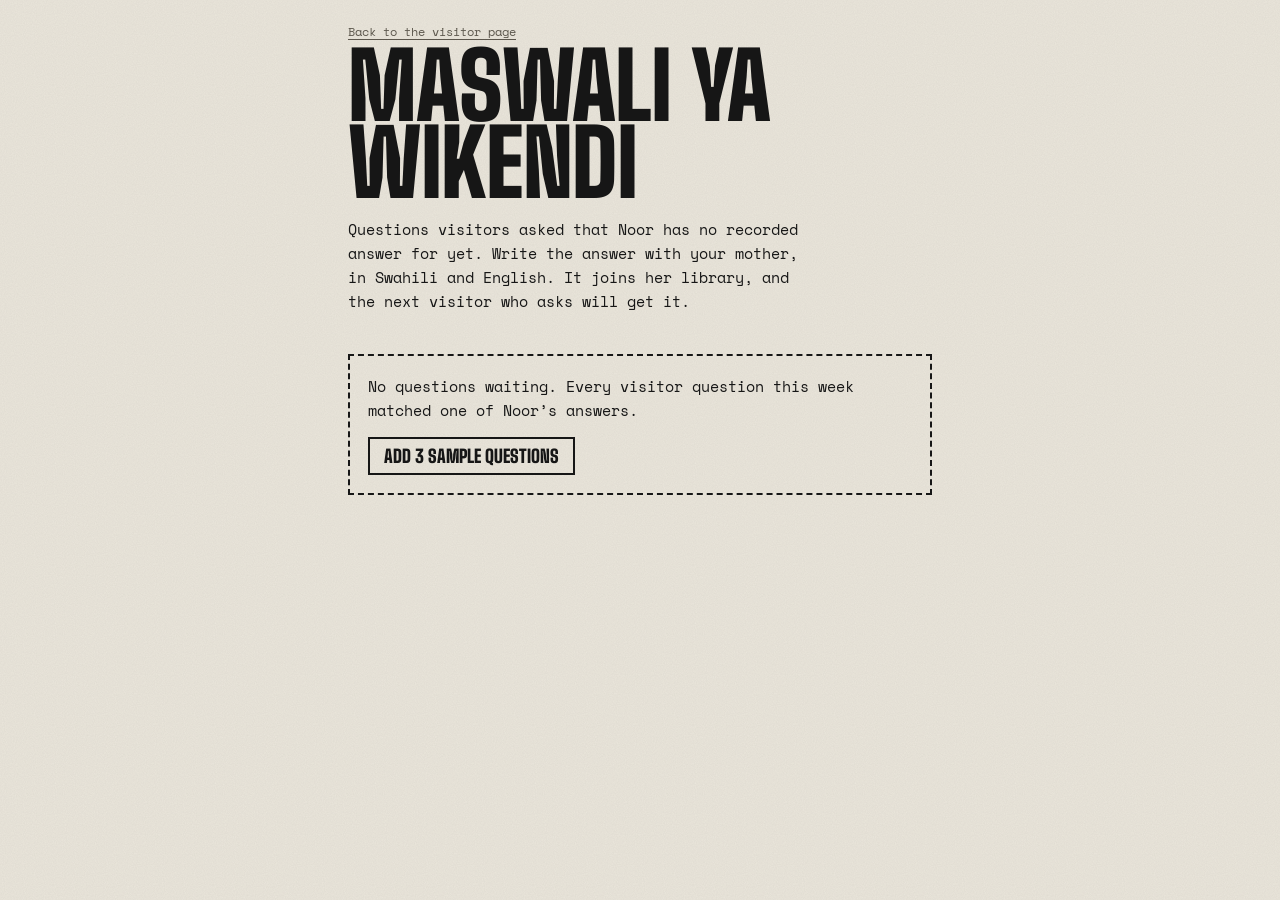
==== daughter.html @ 28bc2dc6 "Sauti ya Noor MVP Co-Authored-By: Claude Opus 5.5 <noreply@anthropic.com>" ====
<!doctype html>
<html lang="en">
<head>
  <meta charset="utf-8">
  <meta name="viewport" content="width=device-width, initial-scale=1, viewport-fit=cover">
  <title>Weekend questions · Sauti ya Noor</title>
  <meta name="theme-color" content="#EAE6DC">
  <link rel="manifest" href="manifest.json">
  <link rel="icon" href="icons/icon.svg" type="image/svg+xml">
  <link rel="preconnect" href="https://fonts.googleapis.com">
  <link rel="preconnect" href="https://fonts.gstatic.com" crossorigin>
  <link href="https://fonts.googleapis.com/css2?family=Big+Shoulders+Display:wght@700;900&family=Space+Mono:ital,wght@0,400;0,700;1,400&display=swap" rel="stylesheet">
  <link rel="stylesheet" href="css/style.css">
</head>
<body>
  <header class="d-head">
    <p class="place"><a href="./">Back to the visitor page</a></p>
    <h1>Maswali ya<br>wikendi</h1>
    <p>Questions visitors asked that Noor has no recorded answer for yet. Write the answer with your mother, in Swahili and English. It joins her library, and the next visitor who asks will get it.</p>
  </header>
  <main>
    <ul id="queue" class="queue"></ul>
  </main>
  <script type="module" src="js/daughter.js"></script>
</body>
</html>
---- css/style.css ----
/* Sauti ya Noor: riso-print paper, kanga cards, dot-matrix highlands. */
:root {
  --paper: #EAE6DC;
  --paper-2: #F4F1EA;
  --ink: #161616;
  --muted: #5E594F;
  --red: #E4502B;
  --sun: #F2C230;
  --sky: #6AA0D6;
  --leaf: #45A866;
  --rose: #EC5A99;
  --dusk: #5B46B8;
  --display: 'Big Shoulders Display', 'Arial Narrow', 'Roboto Condensed', Impact, sans-serif;
  --mono: 'Space Mono', ui-monospace, 'SFMono-Regular', Menlo, Consolas, monospace;
  --gutter: clamp(16px, 5vw, 28px);
}

* { box-sizing: border-box; }
html { -webkit-text-size-adjust: 100%; }
body {
  margin: 0 auto;
  max-width: 640px;
  min-height: 100vh;
  background: var(--paper);
  color: var(--ink);
  font: 15px/1.6 var(--mono);
  padding-bottom: env(safe-area-inset-bottom, 0px);
  position: relative;
}
/* Paper grain, like the riso references */
body::before {
  content: '';
  position: fixed; inset: 0;
  pointer-events: none; z-index: 50;
  opacity: .5; mix-blend-mode: multiply;
  background-image: url("data:image/svg+xml,%3Csvg xmlns='http://www.w3.org/2000/svg' width='160' height='160'%3E%3Cfilter id='n'%3E%3CfeTurbulence type='fractalNoise' baseFrequency='.9' numOctaves='2' stitchTiles='stitch'/%3E%3CfeColorMatrix values='0 0 0 0 .45 0 0 0 0 .42 0 0 0 0 .36 0 0 0 .28 0'/%3E%3C/filter%3E%3Crect width='100%25' height='100%25' filter='url(%23n)'/%3E%3C/svg%3E");
}

a { color: inherit; text-underline-offset: 3px; }
button, input, textarea { font: inherit; color: inherit; }
:focus-visible { outline: 3px solid var(--sky); outline-offset: 2px; }

/* ---------- status ---------- */
.status {
  position: sticky; top: 0; z-index: 40;
  display: flex; gap: 12px; align-items: center; flex-wrap: wrap;
  padding: calc(8px + env(safe-area-inset-top, 0px)) var(--gutter) 8px;
  background: var(--paper);
  border-bottom: 2px solid var(--ink);
  font-size: 12px; line-height: 1.4;
}
#net { display: inline-flex; align-items: center; gap: 6px; font-weight: 700; }
#net i { width: 9px; height: 9px; border-radius: 50%; background: var(--leaf); display: inline-block; }
#net[data-state="offline"] i { background: var(--red); }
#engine { color: var(--muted); }
#engine[data-state="ai"] { color: var(--ink); }

/* ---------- hero ---------- */
.hero canvas { display: block; width: 100%; height: clamp(220px, 52vw, 300px); }
.hero-text { padding: 4px var(--gutter) 8px; }
.place { margin: 0 0 6px; font-size: 12px; color: var(--muted); }
h1 {
  margin: 0;
  font: 900 clamp(60px, 18vw, 112px)/.84 var(--display);
  letter-spacing: -.01em;
  text-transform: uppercase;
}
.lede { margin: 16px 0 0; max-width: 46ch; }

/* ---------- ask ---------- */
main { padding: 8px var(--gutter) 0; }
.ask label { display: block; font-size: 12px; color: var(--muted); margin: 18px 0 6px; }
.ask-row { display: flex; gap: 0; border: 2px solid var(--ink); background: var(--paper-2); }
.ask input {
  flex: 1; min-width: 0;
  border: 0; background: transparent;
  padding: 14px 14px; font-size: 17px;
}
.ask input::placeholder { color: #8d877b; }
.ask input:focus-visible { outline: none; }
.ask-row:focus-within { box-shadow: 0 0 0 3px var(--sky); }
.ask button {
  border: 0; border-left: 2px solid var(--ink);
  background: var(--ink); color: var(--paper);
  padding: 0 18px;
  font: 900 21px/1 var(--display); letter-spacing: .02em; text-transform: uppercase;
  cursor: pointer;
}
.ask button:hover { background: var(--red); color: var(--ink); }

.suggestions { display: flex; flex-wrap: wrap; gap: 8px; margin: 14px 0 0; }
.chip {
  display: inline-flex; align-items: center; gap: 8px;
  border: 1.5px solid var(--ink); background: transparent;
  padding: 6px 12px 6px 6px; font-size: 13px; cursor: pointer; text-align: left;
}
.chip:hover { background: var(--paper-2); }
.chip-tile { width: 24px; height: 24px; flex: none; background: var(--ink); padding: 2px; }
.chip-tile svg { display: block; width: 100%; height: 100%; }

/* ---------- listening: vertical streaks ---------- */
.listening { margin: 28px 0 0; }
.streaks {
  height: 120px; border: 2px solid var(--ink);
  background:
    linear-gradient(180deg, var(--paper) 0%, transparent 28%, transparent 72%, var(--paper) 100%),
    repeating-linear-gradient(90deg,
      var(--sky) 0 3px, transparent 3px 11px, var(--red) 11px 19px, var(--ink) 19px 23px,
      transparent 23px 31px, var(--dusk) 31px 34px, var(--sun) 34px 41px, transparent 41px 52px);
  background-size: 100% 100%, 260px 100%;
  filter: blur(.6px) saturate(1.1);
  animation: streak 1.1s steps(9) infinite;
}
@keyframes streak { to { background-position: 0 0, 260px 0; } }
.listening p { margin: 8px 0 0; font-size: 13px; }

/* ---------- answer: kanga card ---------- */
.answer { margin: 28px 0 0; scroll-margin-top: 64px; }
.kanga {
  --accent: var(--sun);
  border: 2px solid var(--ink);
  padding: 14px;
  background:
    radial-gradient(circle, var(--ink) 0 2.1px, transparent 2.7px) 0 0 / 13px 13px,
    var(--accent);
}
.kanga-field { background: var(--paper-2); border: 2px solid var(--ink); padding: 18px 18px 16px; }
.kanga-head { display: flex; gap: 14px; align-items: center; margin-bottom: 14px; }
.kanga-tile { width: 64px; height: 64px; flex: none; background: var(--ink); padding: 5px; }
.kanga-tile svg { display: block; width: 100%; height: 100%; }
.kanga-topic { margin: 0; font: 900 24px/1 var(--display); text-transform: uppercase; }
.kanga-count { margin: 4px 0 0; font-size: 12px; color: var(--muted); }
.sw {
  margin: 0;
  font: 700 clamp(27px, 7.4vw, 38px)/1.06 var(--display);
}
.tr { margin: 12px 0 0; font-size: 15px; max-width: 52ch; }
.jina {
  margin: 12px 0 0; padding: 8px 10px;
  background: var(--ink); color: var(--paper);
  font: 700 13px/1.2 var(--mono); letter-spacing: .28em; text-transform: uppercase; text-align: center;
}

.player { display: flex; align-items: center; gap: 14px; margin: 18px 0 0; }
.play {
  width: 56px; height: 56px; flex: none; border-radius: 50%;
  border: 0; background: var(--ink); cursor: pointer;
  display: grid; place-items: center;
}
.play span {
  width: 0; height: 0; margin-left: 4px;
  border-style: solid; border-width: 10px 0 10px 17px;
  border-color: transparent transparent transparent var(--paper);
}
.play[data-state="playing"] span { width: 16px; height: 16px; margin: 0; border: 0; background: var(--sun); }
.wave { flex: 1; min-width: 0; height: 68px; display: block; }
.play-note { margin: 6px 0 0; min-height: 1.2em; font-size: 12px; color: var(--muted); font-style: italic; }

.langs { display: flex; gap: 6px; margin: 14px 0 0; flex-wrap: wrap; }
.langs button {
  border: 1.5px solid var(--ink); background: transparent;
  padding: 3px 10px; font-size: 12px; cursor: pointer;
}
.langs button[aria-pressed="true"] { background: var(--ink); color: var(--paper); }

.kanga-unsure {
  background:
    repeating-linear-gradient(45deg, var(--ink) 0 1.5px, transparent 1.5px 9px),
    var(--paper);
}
.kanga-unsure .sw { color: var(--muted); }

.match { display: flex; gap: 14px; align-items: flex-start; margin: 14px 0 0; }
.orb { width: 52px; height: 52px; flex: none; border: 1.5px solid var(--ink); background-color: var(--paper-2); }
.match p { margin: 0; font-size: 12.5px; line-height: 1.5; color: var(--muted); }

/* ---------- about ---------- */
.about { margin: 44px var(--gutter) 0; padding: 18px 0 40px; border-top: 2px solid var(--ink); }
.about h2 { margin: 0 0 8px; font: 900 30px/1 var(--display); text-transform: uppercase; }
.about p { margin: 0 0 10px; max-width: 60ch; }
.about .fine { margin-top: 18px; font-size: 12px; color: var(--muted); }
.about .fine a { display: inline-block; margin-top: 6px; color: var(--ink); font-weight: 700; }

/* ---------- daughter's view ---------- */
.d-head { padding: 22px var(--gutter) 0; }
.d-head h1 { font-size: clamp(54px, 16vw, 92px); }
.d-head p { max-width: 52ch; }
.queue { list-style: none; margin: 18px 0 0; padding: 0; display: grid; gap: 16px; }
.q-item { border: 2px solid var(--ink); background: var(--paper-2); padding: 14px; }
.q-item h3 { margin: 0 0 4px; font: 700 24px/1.1 var(--display); }
.q-meta { margin: 0 0 12px; font-size: 12px; color: var(--muted); }
.q-item label { display: block; font-size: 12px; color: var(--muted); margin: 10px 0 4px; }
.q-item textarea, .q-item input {
  width: 100%; border: 1.5px solid var(--ink); background: var(--paper); padding: 8px 10px; font-size: 14px;
}
.q-actions { display: flex; gap: 8px; margin-top: 12px; flex-wrap: wrap; }
.btn {
  border: 2px solid var(--ink); background: var(--ink); color: var(--paper);
  padding: 8px 14px; font: 900 18px/1 var(--display); text-transform: uppercase; cursor: pointer;
}
.btn.ghost { background: transparent; color: var(--ink); }
.empty { border: 2px dashed var(--ink); padding: 18px; }
.empty p { margin-top: 0; }

@media (prefers-reduced-motion: reduce) {
  .streaks { animation: none; }
}
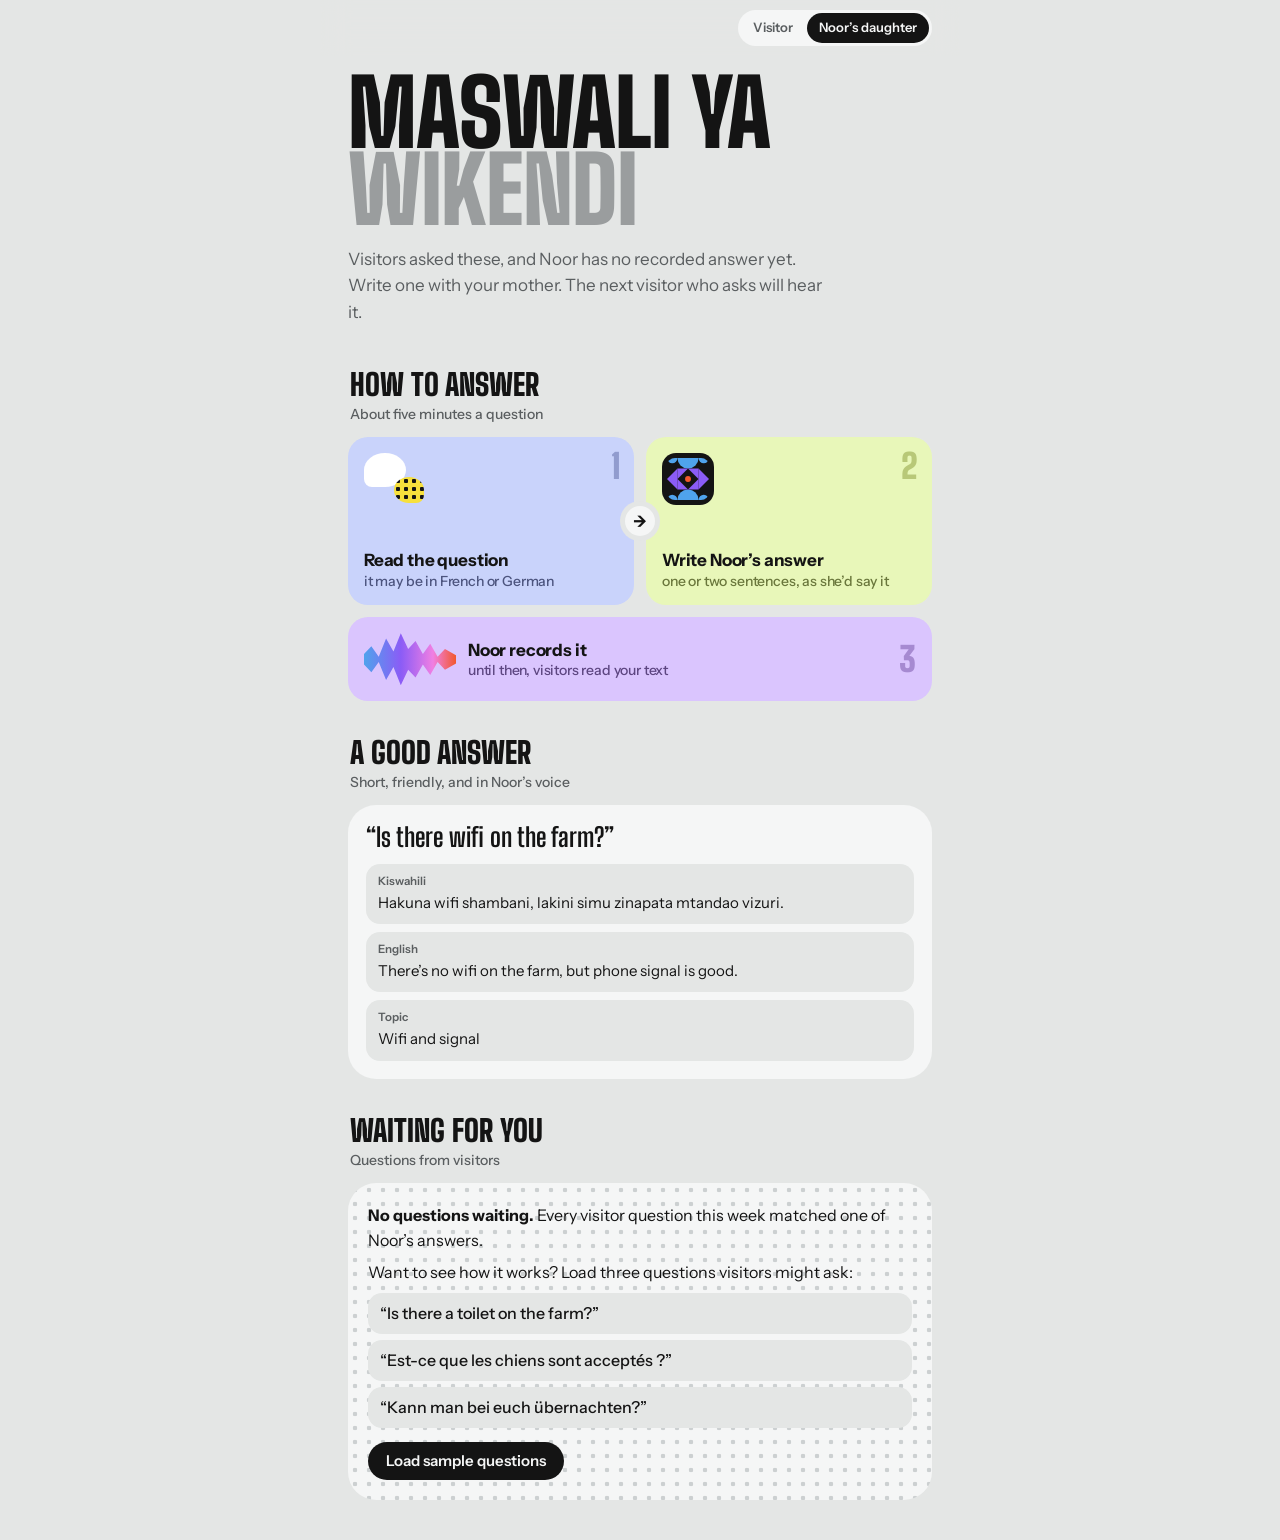
==== commit 6b795174: "Add Swahili voice for all answers; redesign with bento cards and cool palette - 15 AI voice stand-in" ====
--- a/daughter.html
+++ b/daughter.html
@@ -4,21 +4,56 @@
   <meta charset="utf-8">
   <meta name="viewport" content="width=device-width, initial-scale=1, viewport-fit=cover">
   <title>Weekend questions · Sauti ya Noor</title>
-  <meta name="theme-color" content="#EAE6DC">
+  <meta name="theme-color" content="#E4E6E5">
   <link rel="manifest" href="manifest.json">
   <link rel="icon" href="icons/icon.svg" type="image/svg+xml">
   <link rel="preconnect" href="https://fonts.googleapis.com">
   <link rel="preconnect" href="https://fonts.gstatic.com" crossorigin>
-  <link href="https://fonts.googleapis.com/css2?family=Big+Shoulders+Display:wght@700;900&family=Space+Mono:ital,wght@0,400;0,700;1,400&display=swap" rel="stylesheet">
+  <link href="https://fonts.googleapis.com/css2?family=Big+Shoulders+Display:wght@700;900&family=Instrument+Sans:ital,wght@0,400;0,500;0,600;0,700;1,400&display=swap" rel="stylesheet">
   <link rel="stylesheet" href="css/style.css">
 </head>
 <body>
+  <div class="status">
+    <nav class="views" aria-label="Switch view">
+      <a href="./">Visitor</a>
+      <a href="daughter.html" aria-current="page">Noor’s daughter</a>
+    </nav>
+  </div>
   <header class="d-head">
-    <p class="place"><a href="./">Back to the visitor page</a></p>
-    <h1>Maswali ya<br>wikendi</h1>
-    <p>Questions visitors asked that Noor has no recorded answer for yet. Write the answer with your mother, in Swahili and English. It joins her library, and the next visitor who asks will get it.</p>
+    <h1>Maswali ya<br><span>wikendi</span></h1>
+    <p class="lede">Visitors asked these, and Noor has no recorded answer yet. Write one with your mother. The next visitor who asks will hear it.</p>
   </header>
   <main>
+    <h2 class="sec">How to answer <span>About five minutes a question</span></h2>
+    <ol class="flow">
+      <li class="step c-peri" data-next="right">
+        <span class="step-n">1</span>
+        <span class="art art-bubbles" aria-hidden="true"><i></i><i></i></span>
+        <h3>Read the question<span>it may be in French or German</span></h3>
+      </li>
+      <li class="step c-lime">
+        <span class="step-n">2</span>
+        <span class="art art-tile" data-tile="story" aria-hidden="true"></span>
+        <h3>Write Noor’s answer<span>one or two sentences, as she’d say it</span></h3>
+      </li>
+      <li class="step step-wide c-violet">
+        <span class="step-n">3</span>
+        <span class="art art-wave" aria-hidden="true"></span>
+        <h3>Noor records it<span>until then, visitors read your text</span></h3>
+      </li>
+    </ol>
+
+    <h2 class="sec">A good answer <span>Short, friendly, and in Noor’s voice</span></h2>
+    <article class="example">
+      <p class="ex-q">“Is there wifi on the farm?”</p>
+      <div class="ex-a">
+        <p lang="sw"><b>Kiswahili</b>Hakuna wifi shambani, lakini simu zinapata mtandao vizuri.</p>
+        <p><b>English</b>There’s no wifi on the farm, but phone signal is good.</p>
+        <p><b>Topic</b>Wifi and signal</p>
+      </div>
+    </article>
+
+    <h2 class="sec">Waiting for you <span id="q-count">Questions from visitors</span></h2>
     <ul id="queue" class="queue"></ul>
   </main>
   <script type="module" src="js/daughter.js"></script>
--- a/css/style.css
+++ b/css/style.css
@@ -1,18 +1,23 @@
-/* Sauti ya Noor: riso-print paper, kanga cards, dot-matrix highlands. */
+/* Sauti ya Noor: cool grey ground, soft colour blocks, riso kanga patterns. No outlines. */
 :root {
-  --paper: #EAE6DC;
-  --paper-2: #F4F1EA;
-  --ink: #161616;
-  --muted: #5E594F;
-  --red: #E4502B;
-  --sun: #F2C230;
-  --sky: #6AA0D6;
-  --leaf: #45A866;
-  --rose: #EC5A99;
-  --dusk: #5B46B8;
+  --bg: #E4E6E5;
+  --surface: #F5F6F6;
+  --ink: #141414;
+  --muted: #9A9D9E;      /* second line of two-tone headings */
+  --text-2: #5A5E60;     /* secondary body text */
+  /* riso pattern colours */
+  --red: #F2582C;
+  --sun: #F7E03C;
+  --sky: #4FA3EC;
+  --leaf: #3DBA6B;
+  --rose: #F07FE3;
+  --dusk: #8B5CF6;
   --display: 'Big Shoulders Display', 'Arial Narrow', 'Roboto Condensed', Impact, sans-serif;
-  --mono: 'Space Mono', ui-monospace, 'SFMono-Regular', Menlo, Consolas, monospace;
+  --body: 'Instrument Sans', system-ui, -apple-system, 'Segoe UI', Roboto, sans-serif;
   --gutter: clamp(16px, 5vw, 28px);
+  --r-lg: 28px;
+  --r-md: 20px;
+  --r-sm: 14px;
 }
 
 * { box-sizing: border-box; }
@@ -21,19 +26,10 @@
   margin: 0 auto;
   max-width: 640px;
   min-height: 100vh;
-  background: var(--paper);
+  background: var(--bg);
   color: var(--ink);
-  font: 15px/1.6 var(--mono);
+  font: 16px/1.55 var(--body);
   padding-bottom: env(safe-area-inset-bottom, 0px);
-  position: relative;
-}
-/* Paper grain, like the riso references */
-body::before {
-  content: '';
-  position: fixed; inset: 0;
-  pointer-events: none; z-index: 50;
-  opacity: .5; mix-blend-mode: multiply;
-  background-image: url("data:image/svg+xml,%3Csvg xmlns='http://www.w3.org/2000/svg' width='160' height='160'%3E%3Cfilter id='n'%3E%3CfeTurbulence type='fractalNoise' baseFrequency='.9' numOctaves='2' stitchTiles='stitch'/%3E%3CfeColorMatrix values='0 0 0 0 .45 0 0 0 0 .42 0 0 0 0 .36 0 0 0 .28 0'/%3E%3C/filter%3E%3Crect width='100%25' height='100%25' filter='url(%23n)'/%3E%3C/svg%3E");
 }
 
 a { color: inherit; text-underline-offset: 3px; }
@@ -43,165 +39,346 @@
 /* ---------- status ---------- */
 .status {
   position: sticky; top: 0; z-index: 40;
-  display: flex; gap: 12px; align-items: center; flex-wrap: wrap;
-  padding: calc(8px + env(safe-area-inset-top, 0px)) var(--gutter) 8px;
-  background: var(--paper);
-  border-bottom: 2px solid var(--ink);
-  font-size: 12px; line-height: 1.4;
-}
-#net { display: inline-flex; align-items: center; gap: 6px; font-weight: 700; }
-#net i { width: 9px; height: 9px; border-radius: 50%; background: var(--leaf); display: inline-block; }
+  display: flex; gap: 10px; align-items: center; flex-wrap: wrap;
+  padding: calc(10px + env(safe-area-inset-top, 0px)) var(--gutter) 10px;
+  background: color-mix(in srgb, var(--bg) 82%, transparent);
+  -webkit-backdrop-filter: blur(14px); backdrop-filter: blur(14px);
+  font-size: 12.5px; line-height: 1.35;
+}
+#net {
+  display: inline-flex; align-items: center; gap: 6px; font-weight: 600;
+  background: var(--surface); border-radius: 999px; padding: 4px 10px 4px 8px;
+}
+#net i { width: 8px; height: 8px; border-radius: 50%; background: var(--leaf); display: inline-block; }
 #net[data-state="offline"] i { background: var(--red); }
-#engine { color: var(--muted); }
-#engine[data-state="ai"] { color: var(--ink); }
+#engine { color: var(--text-2); order: 3; flex-basis: 100%; }
+.views {
+  margin-left: auto; display: inline-flex; gap: 2px; padding: 3px;
+  background: var(--surface); border-radius: 999px;
+}
+.views a {
+  padding: 6px 12px; border-radius: 999px; text-decoration: none;
+  font-weight: 600; font-size: 13px; color: var(--text-2);
+}
+.views a[aria-current="page"] { background: var(--ink); color: var(--surface); }
+.views a:not([aria-current]):hover { color: var(--ink); background: #fff; }
+#engine[data-state="ai"] { color: var(--ink); font-weight: 600; }
 
 /* ---------- hero ---------- */
-.hero canvas { display: block; width: 100%; height: clamp(220px, 52vw, 300px); }
-.hero-text { padding: 4px var(--gutter) 8px; }
-.place { margin: 0 0 6px; font-size: 12px; color: var(--muted); }
+.hero { padding: 6px var(--gutter) 0; }
+.hero canvas {
+  display: block; width: 100%; height: clamp(220px, 52vw, 300px);
+  border-radius: var(--r-lg);
+}
+.hero-text { padding: 22px 2px 4px; }
+.place { margin: 0 0 8px; font-size: 13px; color: var(--text-2); }
 h1 {
   margin: 0;
   font: 900 clamp(60px, 18vw, 112px)/.84 var(--display);
   letter-spacing: -.01em;
   text-transform: uppercase;
 }
-.lede { margin: 16px 0 0; max-width: 46ch; }
+h1 span { color: var(--muted); }
+.lede { margin: 18px 0 0; max-width: 44ch; font-size: 17px; color: var(--text-2); }
 
 /* ---------- ask ---------- */
 main { padding: 8px var(--gutter) 0; }
-.ask label { display: block; font-size: 12px; color: var(--muted); margin: 18px 0 6px; }
-.ask-row { display: flex; gap: 0; border: 2px solid var(--ink); background: var(--paper-2); }
+.ask label { display: block; font-size: 13px; color: var(--text-2); margin: 22px 0 8px 4px; }
+.ask-row {
+  display: flex; gap: 6px; padding: 6px;
+  background: var(--surface); border-radius: 22px;
+  transition: box-shadow .15s;
+}
 .ask input {
   flex: 1; min-width: 0;
   border: 0; background: transparent;
-  padding: 14px 14px; font-size: 17px;
-}
-.ask input::placeholder { color: #8d877b; }
+  padding: 10px 12px; font-size: 17px;
+}
+.ask input::placeholder { color: var(--muted); }
 .ask input:focus-visible { outline: none; }
-.ask-row:focus-within { box-shadow: 0 0 0 3px var(--sky); }
+.ask-row:focus-within { box-shadow: 0 0 0 3px color-mix(in srgb, var(--sky) 55%, transparent); }
 .ask button {
-  border: 0; border-left: 2px solid var(--ink);
-  background: var(--ink); color: var(--paper);
+  border: 0; border-radius: 16px;
+  background: var(--ink); color: var(--surface);
   padding: 0 18px;
-  font: 900 21px/1 var(--display); letter-spacing: .02em; text-transform: uppercase;
-  cursor: pointer;
-}
-.ask button:hover { background: var(--red); color: var(--ink); }
-
-.suggestions { display: flex; flex-wrap: wrap; gap: 8px; margin: 14px 0 0; }
-.chip {
-  display: inline-flex; align-items: center; gap: 8px;
-  border: 1.5px solid var(--ink); background: transparent;
-  padding: 6px 12px 6px 6px; font-size: 13px; cursor: pointer; text-align: left;
-}
-.chip:hover { background: var(--paper-2); }
-.chip-tile { width: 24px; height: 24px; flex: none; background: var(--ink); padding: 2px; }
-.chip-tile svg { display: block; width: 100%; height: 100%; }
-
-/* ---------- listening: vertical streaks ---------- */
+  font: 900 20px/1 var(--display); letter-spacing: .02em; text-transform: uppercase;
+  cursor: pointer; transition: background .15s;
+}
+.ask button:hover { background: var(--dusk); }
+
+.sec {
+  margin: 36px 2px 14px;
+  font: 900 30px/1 var(--display); text-transform: uppercase;
+}
+.sec span {
+  display: block; margin-top: 6px;
+  font: 500 14px/1.3 var(--body); text-transform: none; color: var(--text-2);
+}
+
+.bento {
+  display: grid; gap: 10px;
+  grid-template-columns: 1fr 1fr;
+}
+.bento-card {
+  --accent: var(--sky);
+  position: relative; overflow: hidden; isolation: isolate;
+  display: flex; flex-direction: column; justify-content: space-between; gap: 14px;
+  border: 0; border-radius: var(--r-md); padding: 14px;
+  background: color-mix(in oklab, var(--accent) 45%, #fff);
+  text-align: left; cursor: pointer;
+  min-height: 132px;
+  transition: transform .15s, background .15s;
+}
+.bento-card:hover { transform: translateY(-2px); background: color-mix(in oklab, var(--accent) 58%, #fff); }
+.bento-card:active { transform: scale(.98); }
+.bento-card.tall { grid-row: span 2; }
+.bento-card.wide { grid-column: span 2; min-height: 0; flex-direction: row; align-items: center; justify-content: flex-start; }
+.bento-tile {
+  width: 46px; height: 46px; flex: none; padding: 5px;
+  background: var(--ink); border-radius: 14px;
+}
+.bento-card.tall .bento-tile { width: 100%; height: auto; aspect-ratio: 1; padding: 10px; border-radius: 18px; }
+.bento-tile svg { display: block; width: 100%; height: 100%; border-radius: 8px; }
+.bento-text { display: flex; flex-direction: column; gap: 3px; }
+.bento-q { font: 600 16px/1.22 var(--body); letter-spacing: -.005em; color: var(--ink); }
+.bento-card.tall .bento-q { font-size: 18px; }
+.bento-topic { font: 500 12.5px/1.2 var(--body); color: color-mix(in oklab, var(--accent) 50%, #15151c); }
+
+/* ---------- listening: colour streaks ---------- */
 .listening { margin: 28px 0 0; }
 .streaks {
-  height: 120px; border: 2px solid var(--ink);
+  height: 120px; border-radius: var(--r-lg);
   background:
-    linear-gradient(180deg, var(--paper) 0%, transparent 28%, transparent 72%, var(--paper) 100%),
+    linear-gradient(180deg, var(--bg) 0%, transparent 30%, transparent 70%, var(--bg) 100%),
     repeating-linear-gradient(90deg,
-      var(--sky) 0 3px, transparent 3px 11px, var(--red) 11px 19px, var(--ink) 19px 23px,
-      transparent 23px 31px, var(--dusk) 31px 34px, var(--sun) 34px 41px, transparent 41px 52px);
+      var(--sky) 0 4px, transparent 4px 11px, var(--red) 11px 19px, var(--rose) 19px 23px,
+      transparent 23px 31px, var(--dusk) 31px 35px, var(--sun) 35px 42px, transparent 42px 52px);
   background-size: 100% 100%, 260px 100%;
-  filter: blur(.6px) saturate(1.1);
+  filter: blur(1.2px) saturate(1.05);
   animation: streak 1.1s steps(9) infinite;
 }
 @keyframes streak { to { background-position: 0 0, 260px 0; } }
-.listening p { margin: 8px 0 0; font-size: 13px; }
+.listening p { margin: 10px 0 0 4px; font-size: 14px; color: var(--text-2); }
 
 /* ---------- answer: kanga card ---------- */
 .answer { margin: 28px 0 0; scroll-margin-top: 64px; }
 .kanga {
-  --accent: var(--sun);
-  border: 2px solid var(--ink);
-  padding: 14px;
+  --accent: var(--sky);
+  --tint: color-mix(in oklab, var(--accent) 48%, #fff);
+  --deep: color-mix(in oklab, var(--accent) 55%, #15151c);
+  position: relative; overflow: hidden; isolation: isolate;
+  border-radius: var(--r-lg);
+  padding: 22px 20px 20px;
   background:
-    radial-gradient(circle, var(--ink) 0 2.1px, transparent 2.7px) 0 0 / 13px 13px,
-    var(--accent);
-}
-.kanga-field { background: var(--paper-2); border: 2px solid var(--ink); padding: 18px 18px 16px; }
-.kanga-head { display: flex; gap: 14px; align-items: center; margin-bottom: 14px; }
-.kanga-tile { width: 64px; height: 64px; flex: none; background: var(--ink); padding: 5px; }
-.kanga-tile svg { display: block; width: 100%; height: 100%; }
-.kanga-topic { margin: 0; font: 900 24px/1 var(--display); text-transform: uppercase; }
-.kanga-count { margin: 4px 0 0; font-size: 12px; color: var(--muted); }
-.sw {
-  margin: 0;
-  font: 700 clamp(27px, 7.4vw, 38px)/1.06 var(--display);
-}
-.tr { margin: 12px 0 0; font-size: 15px; max-width: 52ch; }
+    radial-gradient(circle, color-mix(in oklab, var(--accent) 72%, #fff) 0 2.2px, transparent 2.8px) 0 0 / 14px 14px,
+    var(--tint);
+}
+/* A big flat shape behind the text, like the reference cards. */
+.kanga::after {
+  content: ''; position: absolute; z-index: -1;
+  right: -70px; bottom: -90px; width: 260px; height: 260px; border-radius: 50%;
+  background: color-mix(in oklab, var(--accent) 66%, #fff);
+}
+.kanga-field { background: none; padding: 0; display: flex; flex-direction: column; }
+/* Reading order: the visitor's language first, then the player, then Noor's Swahili. */
+.kanga-head { order: 0; } .kanga-field .tr { order: 1; } .kanga-field .langs { order: 2; }
+.player { order: 3; } .play-note { order: 4; } .kanga-field .sw { order: 5; }
+.kanga-head { display: flex; gap: 14px; align-items: center; margin-bottom: 18px; }
+.kanga-tile { width: 60px; height: 60px; flex: none; background: var(--ink); padding: 6px; border-radius: 18px; }
+.kanga-tile svg { display: block; width: 100%; height: 100%; border-radius: 10px; }
+.kanga-topic { margin: 0; font: 900 26px/1 var(--display); text-transform: uppercase; }
+.kanga-count { margin: 3px 0 0; font: 600 15px/1.25 var(--body); color: var(--deep); }
+.kanga-field .sw {
+  margin: 10px 0 0; padding: 12px 14px; border-radius: var(--r-sm);
+  background: color-mix(in srgb, #fff 45%, transparent);
+  font: italic 400 15px/1.45 var(--body); color: color-mix(in oklab, var(--deep) 85%, var(--ink));
+}
+.kanga .sw::before {
+  content: 'Noor in Kiswahili'; display: block; margin-bottom: 3px;
+  font: normal 600 11.5px/1.3 var(--body); letter-spacing: .02em; color: var(--deep); opacity: .8;
+}
+.tr {
+  margin: 0; max-width: 30ch;
+  font: 600 clamp(21px, 5.6vw, 26px)/1.28 var(--body); letter-spacing: -.012em;
+}
 .jina {
-  margin: 12px 0 0; padding: 8px 10px;
-  background: var(--ink); color: var(--paper);
-  font: 700 13px/1.2 var(--mono); letter-spacing: .28em; text-transform: uppercase; text-align: center;
-}
-
-.player { display: flex; align-items: center; gap: 14px; margin: 18px 0 0; }
+  margin: 14px 0 0; padding: 10px 14px; border-radius: 999px;
+  background: var(--deep); color: var(--tint);
+  font: 600 14px/1.2 var(--body); letter-spacing: .02em; text-align: center;
+}
+
+.player { display: flex; align-items: center; gap: 14px; margin: 20px 0 0; }
 .play {
-  width: 56px; height: 56px; flex: none; border-radius: 50%;
+  width: 58px; height: 58px; flex: none; border-radius: 50%;
   border: 0; background: var(--ink); cursor: pointer;
   display: grid; place-items: center;
-}
+  transition: transform .12s;
+}
+.play:active { transform: scale(.94); }
 .play span {
   width: 0; height: 0; margin-left: 4px;
   border-style: solid; border-width: 10px 0 10px 17px;
-  border-color: transparent transparent transparent var(--paper);
-}
-.play[data-state="playing"] span { width: 16px; height: 16px; margin: 0; border: 0; background: var(--sun); }
+  border-color: transparent transparent transparent var(--surface);
+}
+.play[data-state="playing"] span { width: 16px; height: 16px; margin: 0; border: 0; border-radius: 4px; background: var(--sun); }
 .wave { flex: 1; min-width: 0; height: 68px; display: block; }
-.play-note { margin: 6px 0 0; min-height: 1.2em; font-size: 12px; color: var(--muted); font-style: italic; }
-
-.langs { display: flex; gap: 6px; margin: 14px 0 0; flex-wrap: wrap; }
+.play-note { margin: 6px 0 0; min-height: 1.2em; font-size: 13px; color: var(--deep); font-style: italic; }
+
+.langs {
+  display: inline-flex; align-self: flex-start; gap: 4px; margin: 12px 0 0; padding: 4px; flex-wrap: wrap;
+  background: color-mix(in srgb, #fff 45%, transparent); border-radius: 999px;
+}
 .langs button {
-  border: 1.5px solid var(--ink); background: transparent;
-  padding: 3px 10px; font-size: 12px; cursor: pointer;
-}
-.langs button[aria-pressed="true"] { background: var(--ink); color: var(--paper); }
+  border: 0; background: transparent; border-radius: 999px;
+  padding: 5px 13px; font-size: 13px; cursor: pointer;
+}
+.langs button[aria-pressed="true"] { background: var(--ink); color: var(--surface); }
 
 .kanga-unsure {
+  --accent: #A6ABAE;
   background:
-    repeating-linear-gradient(45deg, var(--ink) 0 1.5px, transparent 1.5px 9px),
-    var(--paper);
-}
-.kanga-unsure .sw { color: var(--muted); }
-
-.match { display: flex; gap: 14px; align-items: flex-start; margin: 14px 0 0; }
-.orb { width: 52px; height: 52px; flex: none; border: 1.5px solid var(--ink); background-color: var(--paper-2); }
-.match p { margin: 0; font-size: 12.5px; line-height: 1.5; color: var(--muted); }
-
-/* ---------- about ---------- */
-.about { margin: 44px var(--gutter) 0; padding: 18px 0 40px; border-top: 2px solid var(--ink); }
-.about h2 { margin: 0 0 8px; font: 900 30px/1 var(--display); text-transform: uppercase; }
-.about p { margin: 0 0 10px; max-width: 60ch; }
-.about .fine { margin-top: 18px; font-size: 12px; color: var(--muted); }
-.about .fine a { display: inline-block; margin-top: 6px; color: var(--ink); font-weight: 700; }
+    repeating-linear-gradient(45deg, color-mix(in oklab, var(--accent) 50%, #fff) 0 2px, transparent 2px 10px),
+    color-mix(in oklab, var(--accent) 32%, #fff);
+}
+.kanga-unsure .sw { color: var(--text-2); }
+.kanga-unsure .sw::before { content: 'Kiswahili'; }
+
+.match {
+  display: flex; gap: 14px; align-items: center; margin: 12px 0 0;
+  background: var(--surface); border-radius: var(--r-md); padding: 12px 16px 12px 12px;
+}
+.orb { --breath: 4.5s; position: relative; width: 48px; height: 48px; flex: none; }
+.orb i { position: absolute; inset: 0; border-radius: 50%; background: var(--orb); }
+/* Back layer: a soft glow of the same gradient, breathing slightly out of step */
+.orb i:first-child { inset: -6px; filter: blur(10px); animation: glow var(--breath) ease-in-out infinite; }
+.orb i:last-child { animation: breathe var(--breath) ease-in-out infinite; }
+@keyframes breathe {
+  0%, 100% { transform: scale(.92) rotate(0deg); filter: saturate(.95); }
+  50%      { transform: scale(1.04) rotate(25deg); filter: saturate(1.15); }
+}
+@keyframes glow {
+  0%, 100% { opacity: .35; transform: scale(.85); }
+  50%      { opacity: .8;  transform: scale(1.15); }
+}
+.match p { margin: 0; font-size: 13px; line-height: 1.5; color: var(--text-2); }
+
+/* ---------- how it works: bento flow ---------- */
+.about { margin: 8px var(--gutter) 40px; }
+.flow {
+  list-style: none; margin: 0; padding: 0;
+  display: grid; gap: 12px; grid-template-columns: 1fr 1fr;
+}
+.step {
+  --accent: var(--sky);
+  position: relative;
+  display: flex; flex-direction: column; gap: 12px;
+  min-height: 168px; padding: 16px;
+  border-radius: var(--r-md);
+  background: color-mix(in oklab, var(--accent) 45%, #fff);
+}
+.step-wide { grid-column: span 2; min-height: 0; flex-direction: row; align-items: center; }
+.c-peri   { --accent: #8C9CF2; }
+.c-lime   { --accent: #CFEA4A; }
+.c-violet { --accent: #B07CF7; }
+.c-orchid { --accent: #F29BEA; }
+.c-mint   { --accent: #7FD3A2; }
+.step h3 { margin: auto 0 0; font: 700 17px/1.2 var(--body); letter-spacing: -.01em; }
+.step-wide h3 { margin: 0; }
+.step h3 span { display: block; font-weight: 500; font-size: 14px; color: color-mix(in oklab, var(--accent) 50%, #15151c); margin-top: 2px; }
+.step-n {
+  position: absolute; top: 12px; right: 14px;
+  font: 900 34px/1 var(--display); color: color-mix(in oklab, var(--accent) 70%, #15151c); opacity: .55;
+}
+.step-wide .step-n { position: static; order: 3; margin-left: auto; }
+.step-tag {
+  align-self: flex-start; padding: 3px 10px; border-radius: 999px;
+  background: color-mix(in srgb, #fff 60%, transparent);
+  font: 600 12px/1.4 var(--body);
+}
+.step-link {
+  align-self: flex-start; white-space: nowrap; padding: 7px 13px; border-radius: 999px;
+  background: var(--ink); color: var(--surface);
+  font: 600 13px/1.2 var(--body); text-decoration: none;
+}
+/* Arrow badges between steps */
+.step[data-next]::after {
+  content: '→'; position: absolute; z-index: 2;
+  width: 30px; height: 30px; border-radius: 50%;
+  display: grid; place-items: center;
+  background: var(--surface); color: var(--ink); font: 700 16px/1 var(--body);
+  box-shadow: 0 0 0 5px var(--bg);
+}
+.step[data-next="right"]::after { right: -21px; top: 50%; transform: translateY(-50%); }
+.step[data-next="down"]::after { content: '↓'; bottom: -21px; left: 50%; transform: translateX(-50%); }
+
+/* Little pattern illustrations, one per step */
+.art { display: block; width: 64px; height: 52px; position: relative; flex: none; }
+.art-bubbles i { position: absolute; border-radius: 50% 50% 50% 8px; }
+.art-bubbles i:first-child { width: 42px; height: 34px; left: 0; top: 0; background: #fff; }
+.art-bubbles i:last-child  { width: 30px; height: 26px; left: 30px; top: 24px; border-radius: 50% 50% 8px 50%;
+  background: radial-gradient(circle, var(--ink) 0 2px, transparent 2.5px) 0 0 / 8px 8px, var(--sun); }
+.art-tile { width: 52px; height: 52px; padding: 5px; background: var(--ink); border-radius: 14px; }
+.art-tile svg { display: block; width: 100%; height: 100%; border-radius: 8px; }
+.art-wave {
+  width: 92px; height: 52px;
+  background: linear-gradient(90deg, var(--sky), var(--dusk) 40%, var(--rose) 75%, var(--red));
+  clip-path: polygon(0 40%, 8% 25%, 16% 45%, 24% 10%, 32% 35%, 40% 0, 48% 30%, 56% 15%, 64% 40%, 72% 20%, 80% 45%, 88% 30%, 100% 42%,
+                     100% 58%, 88% 70%, 80% 55%, 72% 80%, 64% 60%, 56% 85%, 48% 70%, 40% 100%, 32% 65%, 24% 90%, 16% 55%, 8% 75%, 0 60%);
+}
+.art-circles i { position: absolute; width: 40px; height: 40px; border-radius: 50%; top: 4px; }
+.art-circles i:first-child { left: 0; background: #fff; }
+.art-circles i:last-child  { left: 22px; background: radial-gradient(circle, color-mix(in oklab, var(--accent) 75%, #15151c) 0 1.8px, transparent 2.3px) 0 0 / 7px 7px, color-mix(in oklab, var(--accent) 80%, #fff); mix-blend-mode: multiply; }
+.art-rings {
+  width: 52px; height: 52px; border-radius: 50%;
+  background: repeating-radial-gradient(circle, color-mix(in oklab, var(--accent) 80%, #15151c) 0 3px, transparent 3px 7px);
+}
+
+.about .fine { margin: 16px 4px 0; font-size: 13px; line-height: 1.5; color: var(--text-2); max-width: 60ch; }
 
 /* ---------- daughter's view ---------- */
-.d-head { padding: 22px var(--gutter) 0; }
+.d-head { padding: 18px var(--gutter) 0; }
 .d-head h1 { font-size: clamp(54px, 16vw, 92px); }
-.d-head p { max-width: 52ch; }
-.queue { list-style: none; margin: 18px 0 0; padding: 0; display: grid; gap: 16px; }
-.q-item { border: 2px solid var(--ink); background: var(--paper-2); padding: 14px; }
-.q-item h3 { margin: 0 0 4px; font: 700 24px/1.1 var(--display); }
-.q-meta { margin: 0 0 12px; font-size: 12px; color: var(--muted); }
-.q-item label { display: block; font-size: 12px; color: var(--muted); margin: 10px 0 4px; }
+.d-head .lede { max-width: 44ch; }
+
+.example { background: var(--surface); border-radius: var(--r-lg); padding: 18px; }
+.ex-q { margin: 0 0 12px; font: 700 26px/1.1 var(--display); }
+.ex-a { display: grid; gap: 8px; }
+.ex-a p { margin: 0; padding: 10px 12px; background: var(--bg); border-radius: var(--r-sm); font-size: 15px; }
+.ex-a b { display: block; font: 600 11.5px/1.3 var(--body); color: var(--text-2); margin-bottom: 2px; }
+
+.queue { list-style: none; margin: 0 0 40px; padding: 0; display: grid; gap: 14px; }
+.q-item {
+  --accent: var(--sky);
+  border-radius: var(--r-lg); padding: 18px;
+  background: color-mix(in oklab, var(--accent) 40%, #fff);
+}
+.q-top { display: flex; gap: 12px; align-items: center; margin-bottom: 6px; }
+.q-tile { width: 48px; height: 48px; flex: none; padding: 5px; background: var(--ink); border-radius: 14px; }
+.q-tile svg { display: block; width: 100%; height: 100%; border-radius: 8px; }
+.q-item h3 { margin: 0 0 3px; font: 700 24px/1.08 var(--display); }
+.q-meta { margin: 0; font-size: 13px; color: color-mix(in oklab, var(--accent) 50%, #15151c); }
+.q-item label { display: block; font: 600 13px/1.3 var(--body); margin: 14px 0 6px 2px; }
 .q-item textarea, .q-item input {
-  width: 100%; border: 1.5px solid var(--ink); background: var(--paper); padding: 8px 10px; font-size: 14px;
-}
-.q-actions { display: flex; gap: 8px; margin-top: 12px; flex-wrap: wrap; }
+  width: 100%; border: 0; background: color-mix(in srgb, #fff 75%, transparent); border-radius: var(--r-sm);
+  padding: 11px 13px; font-size: 15px; resize: vertical;
+}
+.q-item textarea::placeholder, .q-item input::placeholder { color: #8C9093; font-style: italic; }
+.q-actions { display: flex; gap: 8px; margin-top: 14px; flex-wrap: wrap; }
 .btn {
-  border: 2px solid var(--ink); background: var(--ink); color: var(--paper);
-  padding: 8px 14px; font: 900 18px/1 var(--display); text-transform: uppercase; cursor: pointer;
-}
-.btn.ghost { background: transparent; color: var(--ink); }
-.empty { border: 2px dashed var(--ink); padding: 18px; }
-.empty p { margin-top: 0; }
+  border: 0; border-radius: 999px; background: var(--ink); color: var(--surface);
+  padding: 10px 18px; font: 600 15px/1.2 var(--body); cursor: pointer;
+}
+.btn.ghost { background: color-mix(in srgb, #fff 60%, transparent); color: var(--ink); }
+.empty {
+  border-radius: var(--r-lg); padding: 20px;
+  background:
+    radial-gradient(circle, #CCD0D1 0 2px, transparent 2.6px) 0 0 / 14px 14px,
+    var(--surface);
+}
+.empty p { margin: 0 0 8px; }
+.demo-list { margin: 0 0 14px; padding: 0; list-style: none; display: grid; gap: 6px; }
+.demo-list li { background: var(--bg); border-radius: var(--r-sm); padding: 8px 12px; font-weight: 500; }
 
 @media (prefers-reduced-motion: reduce) {
-  .streaks { animation: none; }
-}
+  .streaks, .orb i { animation: none; }
+}
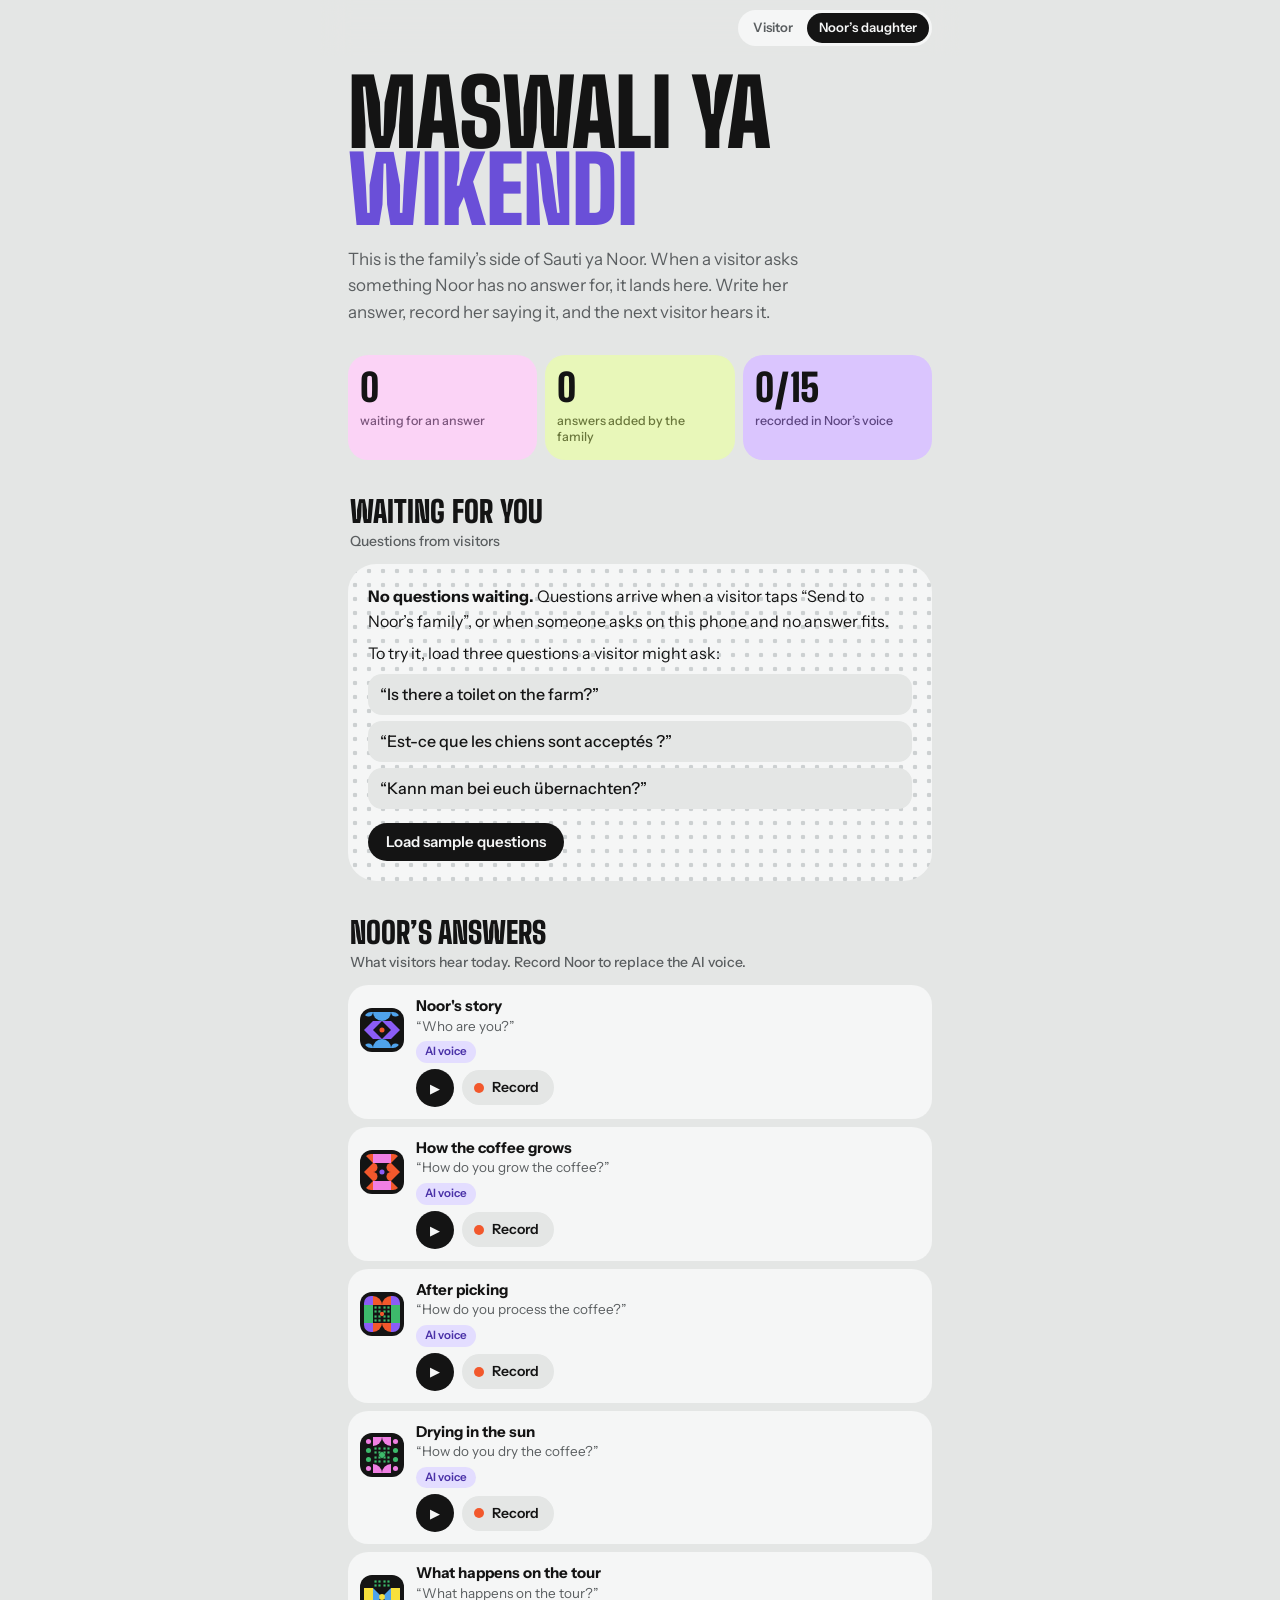
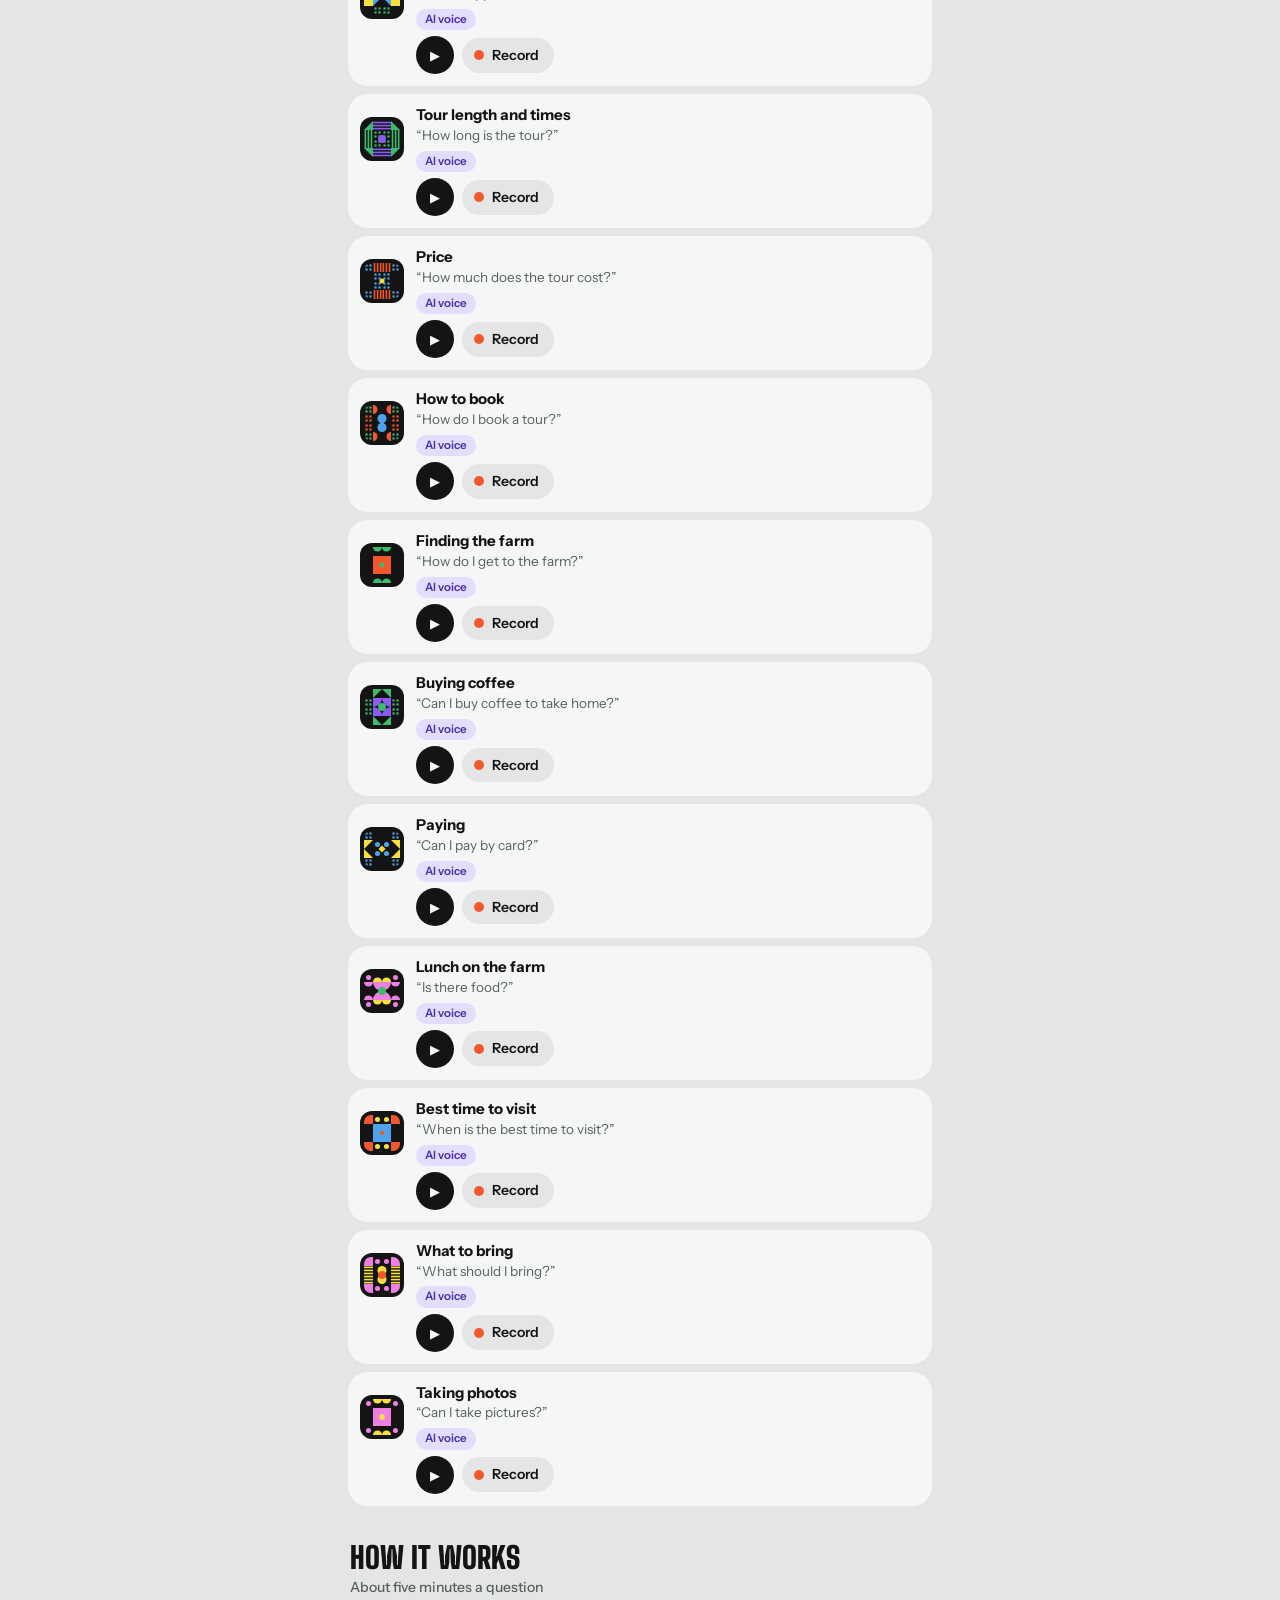
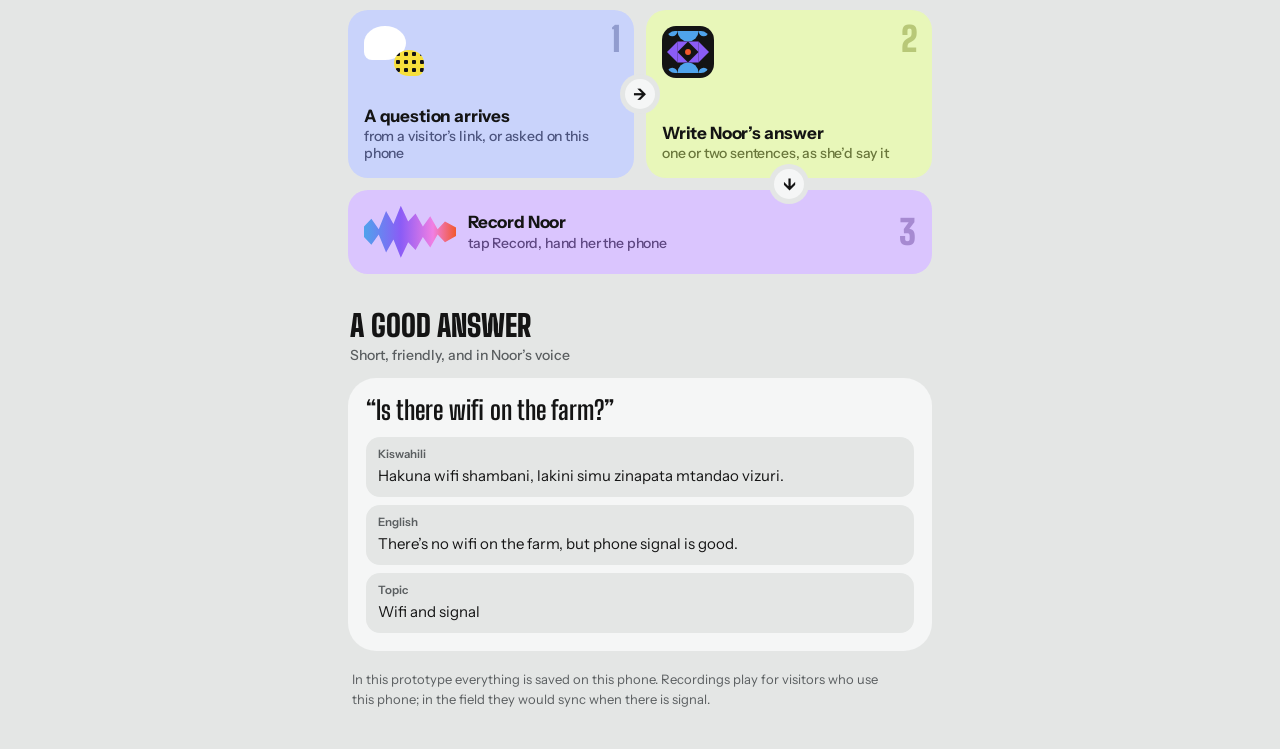
==== commit 3f84e581: "Daughter view: overview, recording Noor, answer library, question hand-off links - Visitors can send" ====
--- a/daughter.html
+++ b/daughter.html
@@ -21,17 +21,29 @@
   </div>
   <header class="d-head">
     <h1>Maswali ya<br><span>wikendi</span></h1>
-    <p class="lede">Visitors asked these, and Noor has no recorded answer yet. Write one with your mother. The next visitor who asks will hear it.</p>
+    <p class="lede">This is the family’s side of Sauti ya Noor. When a visitor asks something Noor has no answer for, it lands here. Write her answer, record her saying it, and the next visitor hears it.</p>
   </header>
   <main>
-    <h2 class="sec">How to answer <span>About five minutes a question</span></h2>
+    <div class="stats" aria-label="Overview">
+      <div class="stat c-orchid"><b id="st-wait">0</b><span>waiting for an answer</span></div>
+      <div class="stat c-lime"><b id="st-added">0</b><span>answers added by the family</span></div>
+      <div class="stat c-violet"><b id="st-voice">0</b><span>recorded in Noor’s voice</span></div>
+    </div>
+
+    <h2 class="sec">Waiting for you <span id="q-count">Questions from visitors</span></h2>
+    <ul id="queue" class="queue"></ul>
+
+    <h2 class="sec">Noor’s answers <span>What visitors hear today. Record Noor to replace the AI voice.</span></h2>
+    <ul id="library" class="library"></ul>
+
+    <h2 class="sec">How it works <span>About five minutes a question</span></h2>
     <ol class="flow">
       <li class="step c-peri" data-next="right">
         <span class="step-n">1</span>
         <span class="art art-bubbles" aria-hidden="true"><i></i><i></i></span>
-        <h3>Read the question<span>it may be in French or German</span></h3>
+        <h3>A question arrives<span>from a visitor’s link, or asked on this phone</span></h3>
       </li>
-      <li class="step c-lime">
+      <li class="step c-lime" data-next="down">
         <span class="step-n">2</span>
         <span class="art art-tile" data-tile="story" aria-hidden="true"></span>
         <h3>Write Noor’s answer<span>one or two sentences, as she’d say it</span></h3>
@@ -39,7 +51,7 @@
       <li class="step step-wide c-violet">
         <span class="step-n">3</span>
         <span class="art art-wave" aria-hidden="true"></span>
-        <h3>Noor records it<span>until then, visitors read your text</span></h3>
+        <h3>Record Noor<span>tap Record, hand her the phone</span></h3>
       </li>
     </ol>
 
@@ -52,9 +64,7 @@
         <p><b>Topic</b>Wifi and signal</p>
       </div>
     </article>
-
-    <h2 class="sec">Waiting for you <span id="q-count">Questions from visitors</span></h2>
-    <ul id="queue" class="queue"></ul>
+    <p class="note">In this prototype everything is saved on this phone. Recordings play for visitors who use this phone; in the field they would sync when there is signal.</p>
   </main>
   <script type="module" src="js/daughter.js"></script>
 </body>
--- a/css/style.css
+++ b/css/style.css
@@ -78,7 +78,7 @@
   letter-spacing: -.01em;
   text-transform: uppercase;
 }
-h1 span { color: var(--muted); }
+h1 span { color: #6A4FD8; } /* the far ridge in the hero */
 .lede { margin: 18px 0 0; max-width: 44ch; font-size: 17px; color: var(--text-2); }
 
 /* ---------- ask ---------- */
@@ -247,18 +247,15 @@
   display: flex; gap: 14px; align-items: center; margin: 12px 0 0;
   background: var(--surface); border-radius: var(--r-md); padding: 12px 16px 12px 12px;
 }
-.orb { --breath: 4.5s; position: relative; width: 48px; height: 48px; flex: none; }
-.orb i { position: absolute; inset: 0; border-radius: 50%; background: var(--orb); }
-/* Back layer: a soft glow of the same gradient, breathing slightly out of step */
-.orb i:first-child { inset: -6px; filter: blur(10px); animation: glow var(--breath) ease-in-out infinite; }
-.orb i:last-child { animation: breathe var(--breath) ease-in-out infinite; }
+.match-tile {
+  width: 48px; height: 48px; flex: none; padding: 5px;
+  background: var(--ink); border-radius: 14px;
+  animation: breathe 4.5s ease-in-out infinite;
+}
+.match-tile svg { display: block; width: 100%; height: 100%; border-radius: 8px; }
 @keyframes breathe {
-  0%, 100% { transform: scale(.92) rotate(0deg); filter: saturate(.95); }
-  50%      { transform: scale(1.04) rotate(25deg); filter: saturate(1.15); }
-}
-@keyframes glow {
-  0%, 100% { opacity: .35; transform: scale(.85); }
-  50%      { opacity: .8;  transform: scale(1.15); }
+  0%, 100% { transform: scale(.94); }
+  50%      { transform: scale(1.03); }
 }
 .match p { margin: 0; font-size: 13px; line-height: 1.5; color: var(--text-2); }
 
@@ -346,7 +343,7 @@
 .ex-a p { margin: 0; padding: 10px 12px; background: var(--bg); border-radius: var(--r-sm); font-size: 15px; }
 .ex-a b { display: block; font: 600 11.5px/1.3 var(--body); color: var(--text-2); margin-bottom: 2px; }
 
-.queue { list-style: none; margin: 0 0 40px; padding: 0; display: grid; gap: 14px; }
+.queue { list-style: none; margin: 0; padding: 0; display: grid; gap: 14px; }
 .q-item {
   --accent: var(--sky);
   border-radius: var(--r-lg); padding: 18px;
@@ -379,6 +376,72 @@
 .demo-list { margin: 0 0 14px; padding: 0; list-style: none; display: grid; gap: 6px; }
 .demo-list li { background: var(--bg); border-radius: var(--r-sm); padding: 8px 12px; font-weight: 500; }
 
+/* overview numbers */
+.stats { display: grid; grid-template-columns: repeat(3, 1fr); gap: 8px; margin-top: 22px; }
+.stat {
+  border-radius: var(--r-md); padding: 14px 12px;
+  background: color-mix(in oklab, var(--accent) 45%, #fff);
+}
+.stat b { display: block; font: 900 38px/1 var(--display); }
+.stat span { display: block; margin-top: 6px; font: 500 12.5px/1.3 var(--body); color: color-mix(in oklab, var(--accent) 50%, #15151c); }
+
+/* recorder */
+.rec { display: inline-flex; align-items: center; gap: 8px; }
+.rec-btn {
+  display: inline-flex; align-items: center; gap: 8px;
+  border: 0; border-radius: 999px; padding: 9px 15px 9px 12px; cursor: pointer;
+  background: color-mix(in srgb, #fff 75%, transparent); font: 600 14px/1.2 var(--body);
+}
+.rec-btn i { width: 10px; height: 10px; border-radius: 50%; background: var(--red); }
+.rec.on .rec-btn { background: var(--red); color: #fff; }
+.rec.on .rec-btn i { background: #fff; border-radius: 2px; animation: blink 1s steps(2) infinite; }
+@keyframes blink { 50% { opacity: .3; } }
+.rec-time { font: 600 13px/1 var(--body); color: var(--red); min-width: 2.5em; }
+.q-label { margin: 14px 0 6px 2px; font: 600 13px/1.3 var(--body); }
+.q-label span { font-weight: 400; color: color-mix(in oklab, var(--accent) 50%, #15151c); }
+.q-rec { display: flex; flex-wrap: wrap; gap: 8px; align-items: center; }
+
+/* Noor's answers */
+.library { list-style: none; margin: 0; padding: 0; display: grid; gap: 8px; }
+.lib-item {
+  --accent: var(--sky);
+  display: grid; grid-template-columns: 44px 1fr; gap: 6px 12px; align-items: center;
+  background: var(--surface); border-radius: var(--r-md); padding: 12px;
+}
+.lib-tile { width: 44px; height: 44px; padding: 4px; background: var(--ink); border-radius: 12px; }
+.lib-tile svg { display: block; width: 100%; height: 100%; border-radius: 7px; }
+.lib-text p { margin: 0; }
+.lib-topic { font: 700 15px/1.25 var(--body); }
+.lib-topic em { font: 500 12px/1 var(--body); font-style: normal; color: var(--dusk); margin-left: 4px; }
+.lib-q { font-size: 13.5px; color: var(--text-2); }
+.badge {
+  display: inline-block; margin-top: 5px; padding: 2px 9px; border-radius: 999px;
+  font: 600 11.5px/1.5 var(--body);
+}
+.badge-own  { background: color-mix(in oklab, var(--leaf) 30%, #fff); color: #1F6B3D; }
+.badge-ai   { background: color-mix(in oklab, var(--dusk) 22%, #fff); color: #4B32A8; }
+.badge-none { background: var(--bg); color: var(--text-2); }
+.lib-actions { grid-column: 1 / -1; display: flex; flex-wrap: wrap; align-items: center; gap: 8px; padding-left: 56px; }
+.lib-actions .rec-btn { background: var(--bg); }
+.icon-btn {
+  width: 38px; height: 38px; border: 0; border-radius: 50%; cursor: pointer;
+  background: var(--ink); color: var(--surface); font-size: 13px;
+}
+.icon-btn:disabled { background: var(--bg); color: var(--muted); cursor: default; }
+.link-btn { border: 0; background: none; padding: 6px 4px; cursor: pointer; font: 500 13px/1.2 var(--body); color: var(--text-2); text-decoration: underline; text-underline-offset: 3px; }
+
+/* send to family (visitor side) */
+.kanga-field .send { order: 6; display: flex; flex-wrap: wrap; align-items: center; gap: 8px 12px; margin-top: 14px; }
+.send span { font-size: 13px; color: var(--text-2); }
+
+.note { margin: 18px 4px 40px; font-size: 13px; color: var(--text-2); max-width: 60ch; }
+.toast {
+  position: fixed; left: 50%; bottom: calc(20px + env(safe-area-inset-bottom, 0px)); z-index: 60;
+  transform: translateX(-50%); max-width: calc(100% - 32px);
+  background: var(--ink); color: var(--surface); border-radius: 16px; padding: 12px 16px;
+  font: 500 14px/1.35 var(--body); box-shadow: 0 8px 24px rgba(0,0,0,.18);
+}
+
 @media (prefers-reduced-motion: reduce) {
-  .streaks, .orb i { animation: none; }
-}
+  .streaks, .match-tile, .rec.on .rec-btn i { animation: none; }
+}
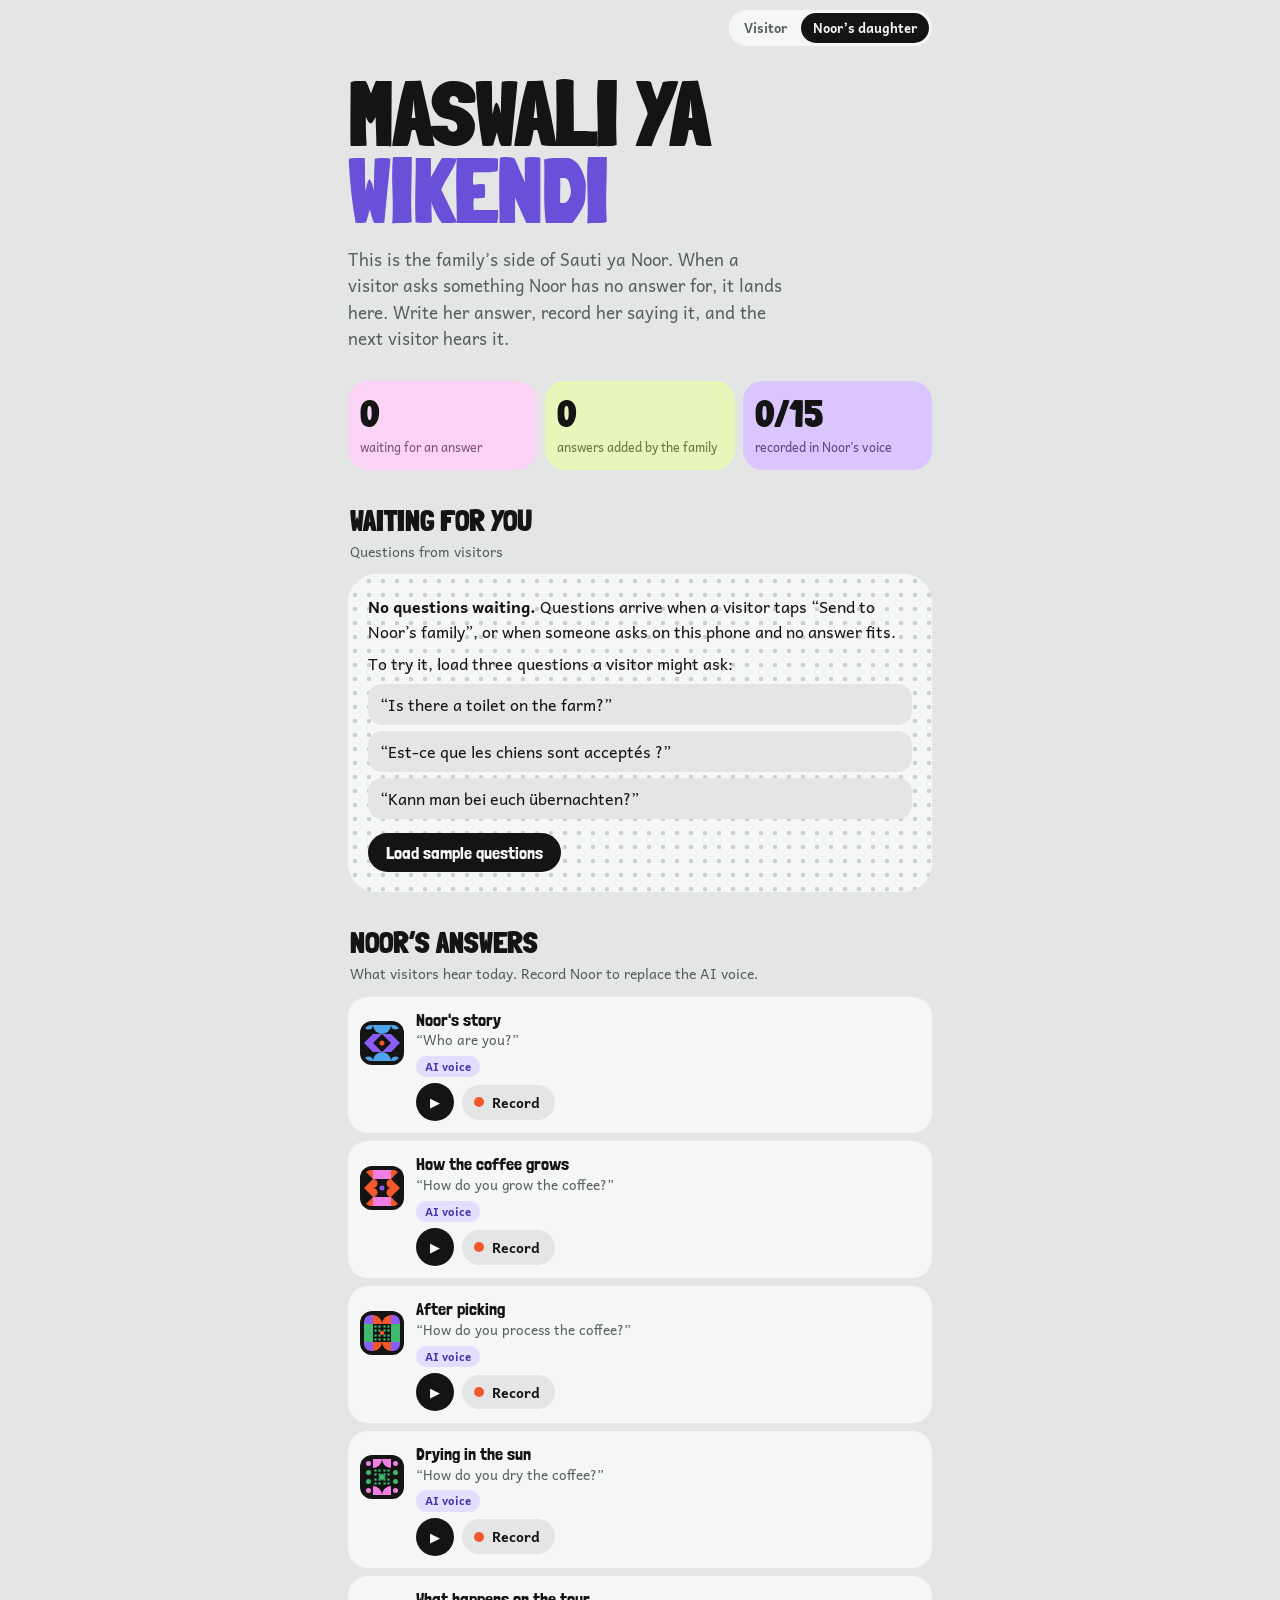
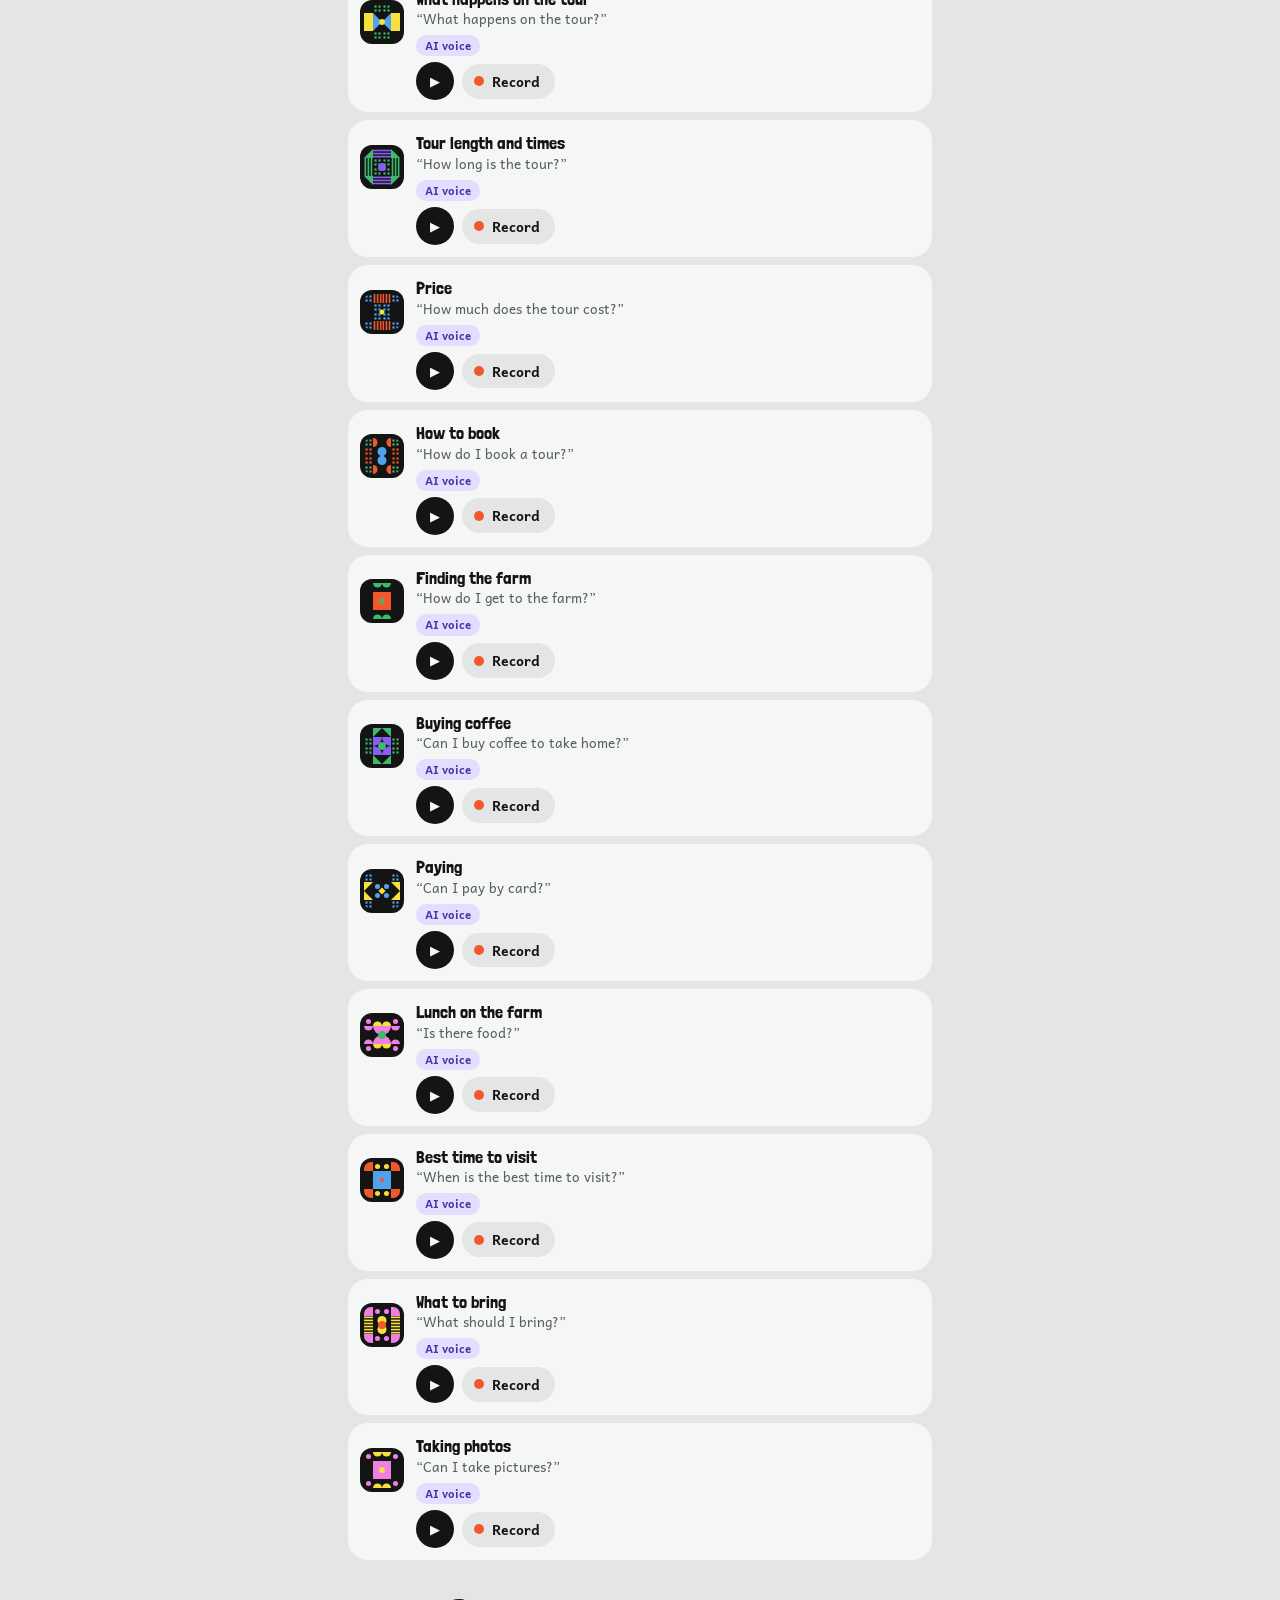
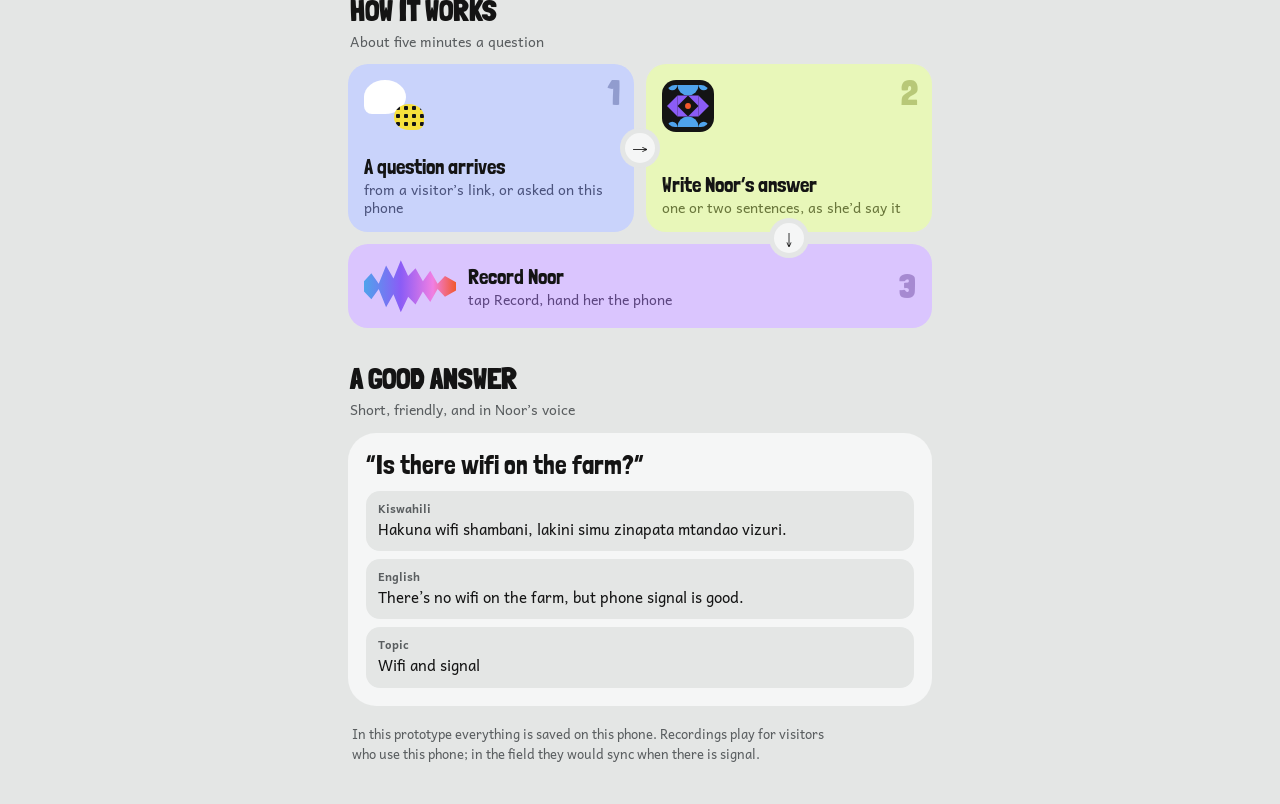
==== commit 9163b215: "Fonts: Londrina Solid for headings and emphasis, Andika for body text Co-Authored-By: Claude Opus 5." ====
--- a/daughter.html
+++ b/daughter.html
@@ -9,7 +9,7 @@
   <link rel="icon" href="icons/icon.svg" type="image/svg+xml">
   <link rel="preconnect" href="https://fonts.googleapis.com">
   <link rel="preconnect" href="https://fonts.gstatic.com" crossorigin>
-  <link href="https://fonts.googleapis.com/css2?family=Big+Shoulders+Display:wght@700;900&family=Instrument+Sans:ital,wght@0,400;0,500;0,600;0,700;1,400&display=swap" rel="stylesheet">
+  <link href="https://fonts.googleapis.com/css2?family=Londrina+Solid:wght@400;900&family=Andika:ital,wght@0,400;0,700;1,400&display=swap" rel="stylesheet">
   <link rel="stylesheet" href="css/style.css">
 </head>
 <body>
--- a/css/style.css
+++ b/css/style.css
@@ -12,8 +12,8 @@
   --leaf: #3DBA6B;
   --rose: #F07FE3;
   --dusk: #8B5CF6;
-  --display: 'Big Shoulders Display', 'Arial Narrow', 'Roboto Condensed', Impact, sans-serif;
-  --body: 'Instrument Sans', system-ui, -apple-system, 'Segoe UI', Roboto, sans-serif;
+  --display: 'Londrina Solid', Impact, sans-serif;
+  --body: 'Andika', system-ui, -apple-system, 'Segoe UI', Roboto, sans-serif;
   --gutter: clamp(16px, 5vw, 28px);
   --r-lg: 28px;
   --r-md: 20px;
@@ -46,7 +46,7 @@
   font-size: 12.5px; line-height: 1.35;
 }
 #net {
-  display: inline-flex; align-items: center; gap: 6px; font-weight: 600;
+  display: inline-flex; align-items: center; gap: 6px; font-weight: 700;
   background: var(--surface); border-radius: 999px; padding: 4px 10px 4px 8px;
 }
 #net i { width: 8px; height: 8px; border-radius: 50%; background: var(--leaf); display: inline-block; }
@@ -58,11 +58,11 @@
 }
 .views a {
   padding: 6px 12px; border-radius: 999px; text-decoration: none;
-  font-weight: 600; font-size: 13px; color: var(--text-2);
+  font-weight: 700; font-size: 13px; color: var(--text-2);
 }
 .views a[aria-current="page"] { background: var(--ink); color: var(--surface); }
 .views a:not([aria-current]):hover { color: var(--ink); background: #fff; }
-#engine[data-state="ai"] { color: var(--ink); font-weight: 600; }
+#engine[data-state="ai"] { color: var(--ink); font-weight: 700; }
 
 /* ---------- hero ---------- */
 .hero { padding: 6px var(--gutter) 0; }
@@ -112,7 +112,7 @@
 }
 .sec span {
   display: block; margin-top: 6px;
-  font: 500 14px/1.3 var(--body); text-transform: none; color: var(--text-2);
+  font: 400 14px/1.3 var(--body); text-transform: none; color: var(--text-2);
 }
 
 .bento {
@@ -140,9 +140,9 @@
 .bento-card.tall .bento-tile { width: 100%; height: auto; aspect-ratio: 1; padding: 10px; border-radius: 18px; }
 .bento-tile svg { display: block; width: 100%; height: 100%; border-radius: 8px; }
 .bento-text { display: flex; flex-direction: column; gap: 3px; }
-.bento-q { font: 600 16px/1.22 var(--body); letter-spacing: -.005em; color: var(--ink); }
-.bento-card.tall .bento-q { font-size: 18px; }
-.bento-topic { font: 500 12.5px/1.2 var(--body); color: color-mix(in oklab, var(--accent) 50%, #15151c); }
+.bento-q { font: 400 19px/1.12 var(--display); color: var(--ink); }
+.bento-card.tall .bento-q { font-size: 22px; }
+.bento-topic { font: 400 12.5px/1.2 var(--body); color: color-mix(in oklab, var(--accent) 50%, #15151c); }
 
 /* ---------- listening: colour streaks ---------- */
 .listening { margin: 28px 0 0; }
@@ -187,7 +187,7 @@
 .kanga-tile { width: 60px; height: 60px; flex: none; background: var(--ink); padding: 6px; border-radius: 18px; }
 .kanga-tile svg { display: block; width: 100%; height: 100%; border-radius: 10px; }
 .kanga-topic { margin: 0; font: 900 26px/1 var(--display); text-transform: uppercase; }
-.kanga-count { margin: 3px 0 0; font: 600 15px/1.25 var(--body); color: var(--deep); }
+.kanga-count { margin: 3px 0 0; font: 700 15px/1.25 var(--body); color: var(--deep); }
 .kanga-field .sw {
   margin: 10px 0 0; padding: 12px 14px; border-radius: var(--r-sm);
   background: color-mix(in srgb, #fff 45%, transparent);
@@ -195,16 +195,16 @@
 }
 .kanga .sw::before {
   content: 'Noor in Kiswahili'; display: block; margin-bottom: 3px;
-  font: normal 600 11.5px/1.3 var(--body); letter-spacing: .02em; color: var(--deep); opacity: .8;
+  font: normal 700 11.5px/1.3 var(--body); letter-spacing: .02em; color: var(--deep); opacity: .8;
 }
 .tr {
   margin: 0; max-width: 30ch;
-  font: 600 clamp(21px, 5.6vw, 26px)/1.28 var(--body); letter-spacing: -.012em;
+  font: 400 clamp(24px, 6.4vw, 30px)/1.15 var(--display);
 }
 .jina {
   margin: 14px 0 0; padding: 10px 14px; border-radius: 999px;
   background: var(--deep); color: var(--tint);
-  font: 600 14px/1.2 var(--body); letter-spacing: .02em; text-align: center;
+  font: 700 14px/1.2 var(--body); letter-spacing: .02em; text-align: center;
 }
 
 .player { display: flex; align-items: center; gap: 14px; margin: 20px 0 0; }
@@ -279,9 +279,9 @@
 .c-violet { --accent: #B07CF7; }
 .c-orchid { --accent: #F29BEA; }
 .c-mint   { --accent: #7FD3A2; }
-.step h3 { margin: auto 0 0; font: 700 17px/1.2 var(--body); letter-spacing: -.01em; }
+.step h3 { margin: auto 0 0; font: 400 21px/1.1 var(--display); }
 .step-wide h3 { margin: 0; }
-.step h3 span { display: block; font-weight: 500; font-size: 14px; color: color-mix(in oklab, var(--accent) 50%, #15151c); margin-top: 2px; }
+.step h3 span { display: block; font: 400 14px/1.3 var(--body); color: color-mix(in oklab, var(--accent) 50%, #15151c); margin-top: 2px; }
 .step-n {
   position: absolute; top: 12px; right: 14px;
   font: 900 34px/1 var(--display); color: color-mix(in oklab, var(--accent) 70%, #15151c); opacity: .55;
@@ -290,12 +290,12 @@
 .step-tag {
   align-self: flex-start; padding: 3px 10px; border-radius: 999px;
   background: color-mix(in srgb, #fff 60%, transparent);
-  font: 600 12px/1.4 var(--body);
+  font: 700 12px/1.4 var(--body);
 }
 .step-link {
   align-self: flex-start; white-space: nowrap; padding: 7px 13px; border-radius: 999px;
   background: var(--ink); color: var(--surface);
-  font: 600 13px/1.2 var(--body); text-decoration: none;
+  font: 700 13px/1.2 var(--body); text-decoration: none;
 }
 /* Arrow badges between steps */
 .step[data-next]::after {
@@ -338,10 +338,10 @@
 .d-head .lede { max-width: 44ch; }
 
 .example { background: var(--surface); border-radius: var(--r-lg); padding: 18px; }
-.ex-q { margin: 0 0 12px; font: 700 26px/1.1 var(--display); }
+.ex-q { margin: 0 0 12px; font: 400 26px/1.1 var(--display); }
 .ex-a { display: grid; gap: 8px; }
 .ex-a p { margin: 0; padding: 10px 12px; background: var(--bg); border-radius: var(--r-sm); font-size: 15px; }
-.ex-a b { display: block; font: 600 11.5px/1.3 var(--body); color: var(--text-2); margin-bottom: 2px; }
+.ex-a b { display: block; font: 700 11.5px/1.3 var(--body); color: var(--text-2); margin-bottom: 2px; }
 
 .queue { list-style: none; margin: 0; padding: 0; display: grid; gap: 14px; }
 .q-item {
@@ -352,9 +352,9 @@
 .q-top { display: flex; gap: 12px; align-items: center; margin-bottom: 6px; }
 .q-tile { width: 48px; height: 48px; flex: none; padding: 5px; background: var(--ink); border-radius: 14px; }
 .q-tile svg { display: block; width: 100%; height: 100%; border-radius: 8px; }
-.q-item h3 { margin: 0 0 3px; font: 700 24px/1.08 var(--display); }
+.q-item h3 { margin: 0 0 3px; font: 400 24px/1.08 var(--display); }
 .q-meta { margin: 0; font-size: 13px; color: color-mix(in oklab, var(--accent) 50%, #15151c); }
-.q-item label { display: block; font: 600 13px/1.3 var(--body); margin: 14px 0 6px 2px; }
+.q-item label { display: block; font: 700 13px/1.3 var(--body); margin: 14px 0 6px 2px; }
 .q-item textarea, .q-item input {
   width: 100%; border: 0; background: color-mix(in srgb, #fff 75%, transparent); border-radius: var(--r-sm);
   padding: 11px 13px; font-size: 15px; resize: vertical;
@@ -363,7 +363,7 @@
 .q-actions { display: flex; gap: 8px; margin-top: 14px; flex-wrap: wrap; }
 .btn {
   border: 0; border-radius: 999px; background: var(--ink); color: var(--surface);
-  padding: 10px 18px; font: 600 15px/1.2 var(--body); cursor: pointer;
+  padding: 10px 18px; font: 400 18px/1.1 var(--display); cursor: pointer;
 }
 .btn.ghost { background: color-mix(in srgb, #fff 60%, transparent); color: var(--ink); }
 .empty {
@@ -374,7 +374,7 @@
 }
 .empty p { margin: 0 0 8px; }
 .demo-list { margin: 0 0 14px; padding: 0; list-style: none; display: grid; gap: 6px; }
-.demo-list li { background: var(--bg); border-radius: var(--r-sm); padding: 8px 12px; font-weight: 500; }
+.demo-list li { background: var(--bg); border-radius: var(--r-sm); padding: 8px 12px; font-weight: 400; }
 
 /* overview numbers */
 .stats { display: grid; grid-template-columns: repeat(3, 1fr); gap: 8px; margin-top: 22px; }
@@ -383,21 +383,21 @@
   background: color-mix(in oklab, var(--accent) 45%, #fff);
 }
 .stat b { display: block; font: 900 38px/1 var(--display); }
-.stat span { display: block; margin-top: 6px; font: 500 12.5px/1.3 var(--body); color: color-mix(in oklab, var(--accent) 50%, #15151c); }
+.stat span { display: block; margin-top: 6px; font: 400 12.5px/1.3 var(--body); color: color-mix(in oklab, var(--accent) 50%, #15151c); }
 
 /* recorder */
 .rec { display: inline-flex; align-items: center; gap: 8px; }
 .rec-btn {
   display: inline-flex; align-items: center; gap: 8px;
   border: 0; border-radius: 999px; padding: 9px 15px 9px 12px; cursor: pointer;
-  background: color-mix(in srgb, #fff 75%, transparent); font: 600 14px/1.2 var(--body);
+  background: color-mix(in srgb, #fff 75%, transparent); font: 700 14px/1.2 var(--body);
 }
 .rec-btn i { width: 10px; height: 10px; border-radius: 50%; background: var(--red); }
 .rec.on .rec-btn { background: var(--red); color: #fff; }
 .rec.on .rec-btn i { background: #fff; border-radius: 2px; animation: blink 1s steps(2) infinite; }
 @keyframes blink { 50% { opacity: .3; } }
-.rec-time { font: 600 13px/1 var(--body); color: var(--red); min-width: 2.5em; }
-.q-label { margin: 14px 0 6px 2px; font: 600 13px/1.3 var(--body); }
+.rec-time { font: 700 13px/1 var(--body); color: var(--red); min-width: 2.5em; }
+.q-label { margin: 14px 0 6px 2px; font: 700 13px/1.3 var(--body); }
 .q-label span { font-weight: 400; color: color-mix(in oklab, var(--accent) 50%, #15151c); }
 .q-rec { display: flex; flex-wrap: wrap; gap: 8px; align-items: center; }
 
@@ -411,12 +411,12 @@
 .lib-tile { width: 44px; height: 44px; padding: 4px; background: var(--ink); border-radius: 12px; }
 .lib-tile svg { display: block; width: 100%; height: 100%; border-radius: 7px; }
 .lib-text p { margin: 0; }
-.lib-topic { font: 700 15px/1.25 var(--body); }
-.lib-topic em { font: 500 12px/1 var(--body); font-style: normal; color: var(--dusk); margin-left: 4px; }
+.lib-topic { font: 400 18px/1.2 var(--display); }
+.lib-topic em { font: 700 12px/1 var(--body); font-style: normal; color: var(--dusk); margin-left: 4px; }
 .lib-q { font-size: 13.5px; color: var(--text-2); }
 .badge {
   display: inline-block; margin-top: 5px; padding: 2px 9px; border-radius: 999px;
-  font: 600 11.5px/1.5 var(--body);
+  font: 700 11.5px/1.5 var(--body);
 }
 .badge-own  { background: color-mix(in oklab, var(--leaf) 30%, #fff); color: #1F6B3D; }
 .badge-ai   { background: color-mix(in oklab, var(--dusk) 22%, #fff); color: #4B32A8; }
@@ -428,7 +428,7 @@
   background: var(--ink); color: var(--surface); font-size: 13px;
 }
 .icon-btn:disabled { background: var(--bg); color: var(--muted); cursor: default; }
-.link-btn { border: 0; background: none; padding: 6px 4px; cursor: pointer; font: 500 13px/1.2 var(--body); color: var(--text-2); text-decoration: underline; text-underline-offset: 3px; }
+.link-btn { border: 0; background: none; padding: 6px 4px; cursor: pointer; font: 400 13px/1.2 var(--body); color: var(--text-2); text-decoration: underline; text-underline-offset: 3px; }
 
 /* send to family (visitor side) */
 .kanga-field .send { order: 6; display: flex; flex-wrap: wrap; align-items: center; gap: 8px 12px; margin-top: 14px; }
@@ -439,7 +439,7 @@
   position: fixed; left: 50%; bottom: calc(20px + env(safe-area-inset-bottom, 0px)); z-index: 60;
   transform: translateX(-50%); max-width: calc(100% - 32px);
   background: var(--ink); color: var(--surface); border-radius: 16px; padding: 12px 16px;
-  font: 500 14px/1.35 var(--body); box-shadow: 0 8px 24px rgba(0,0,0,.18);
+  font: 400 14px/1.35 var(--body); box-shadow: 0 8px 24px rgba(0,0,0,.18);
 }
 
 @media (prefers-reduced-motion: reduce) {
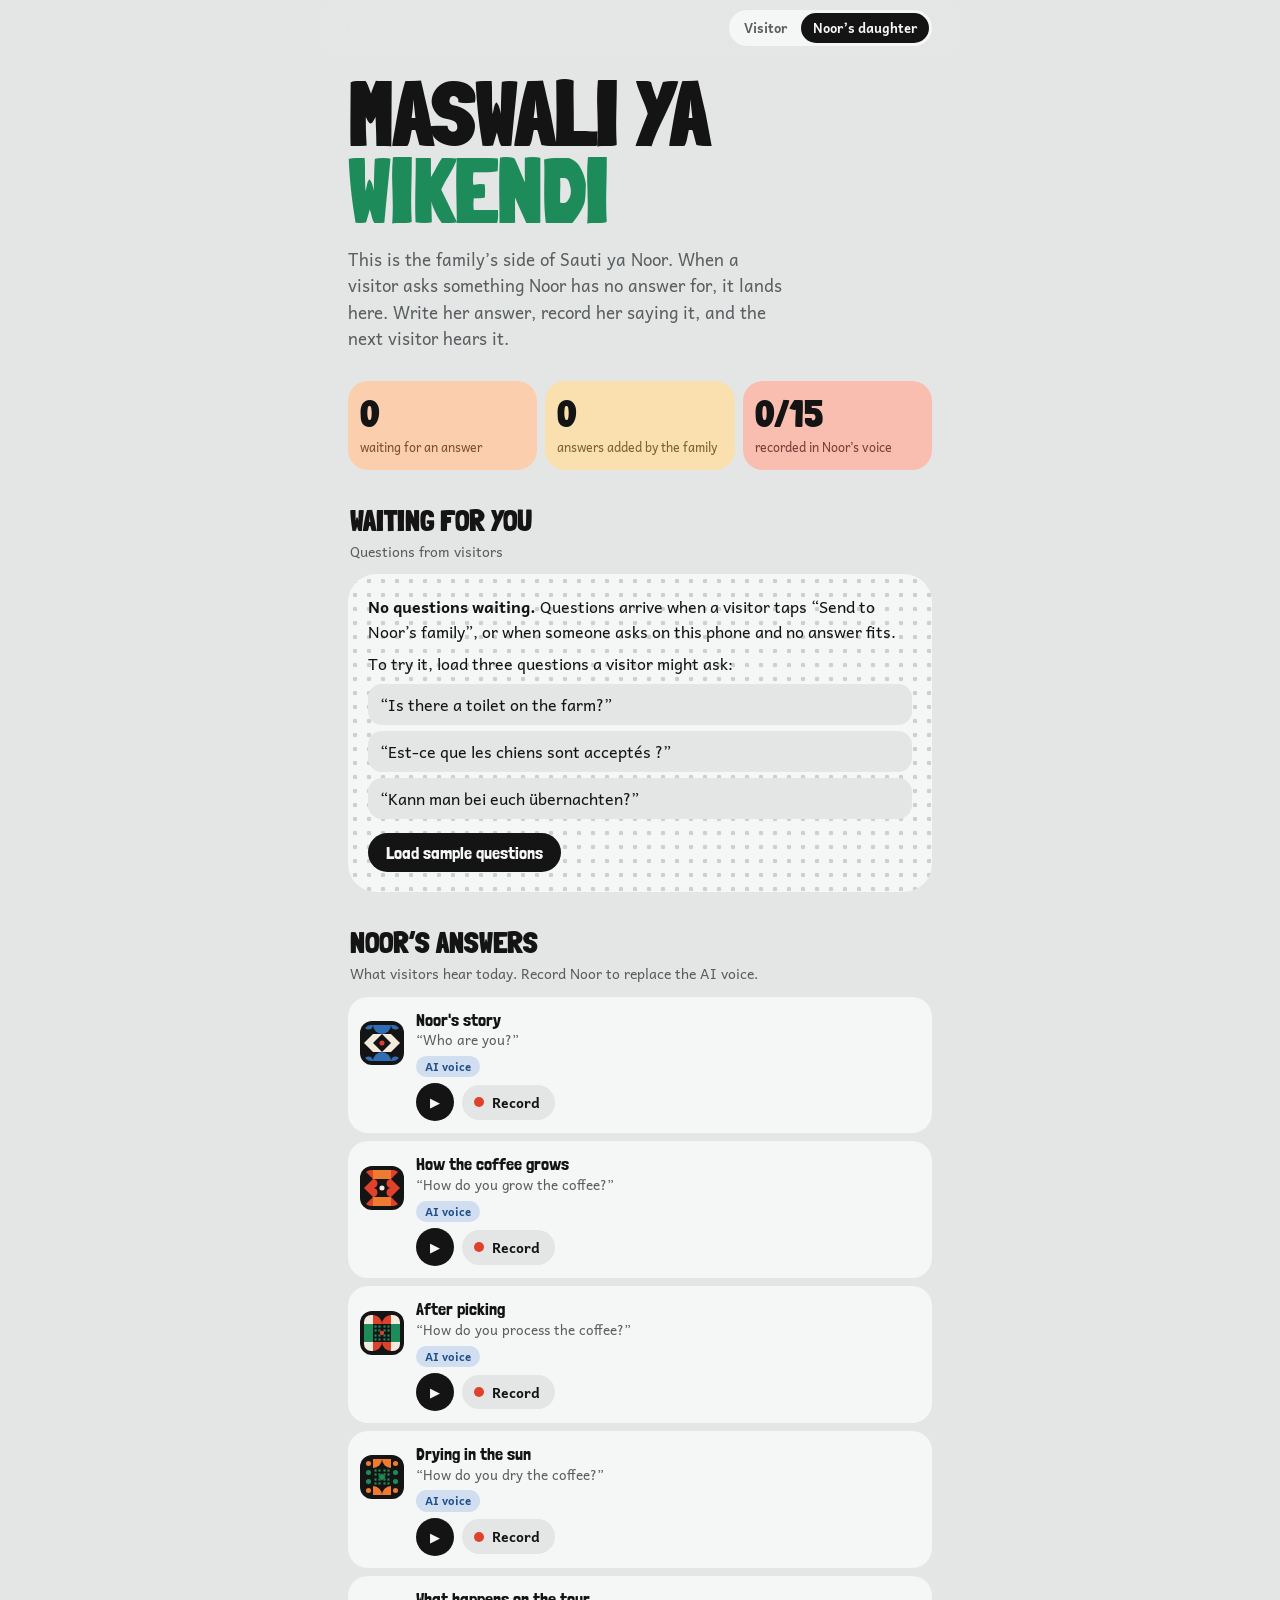
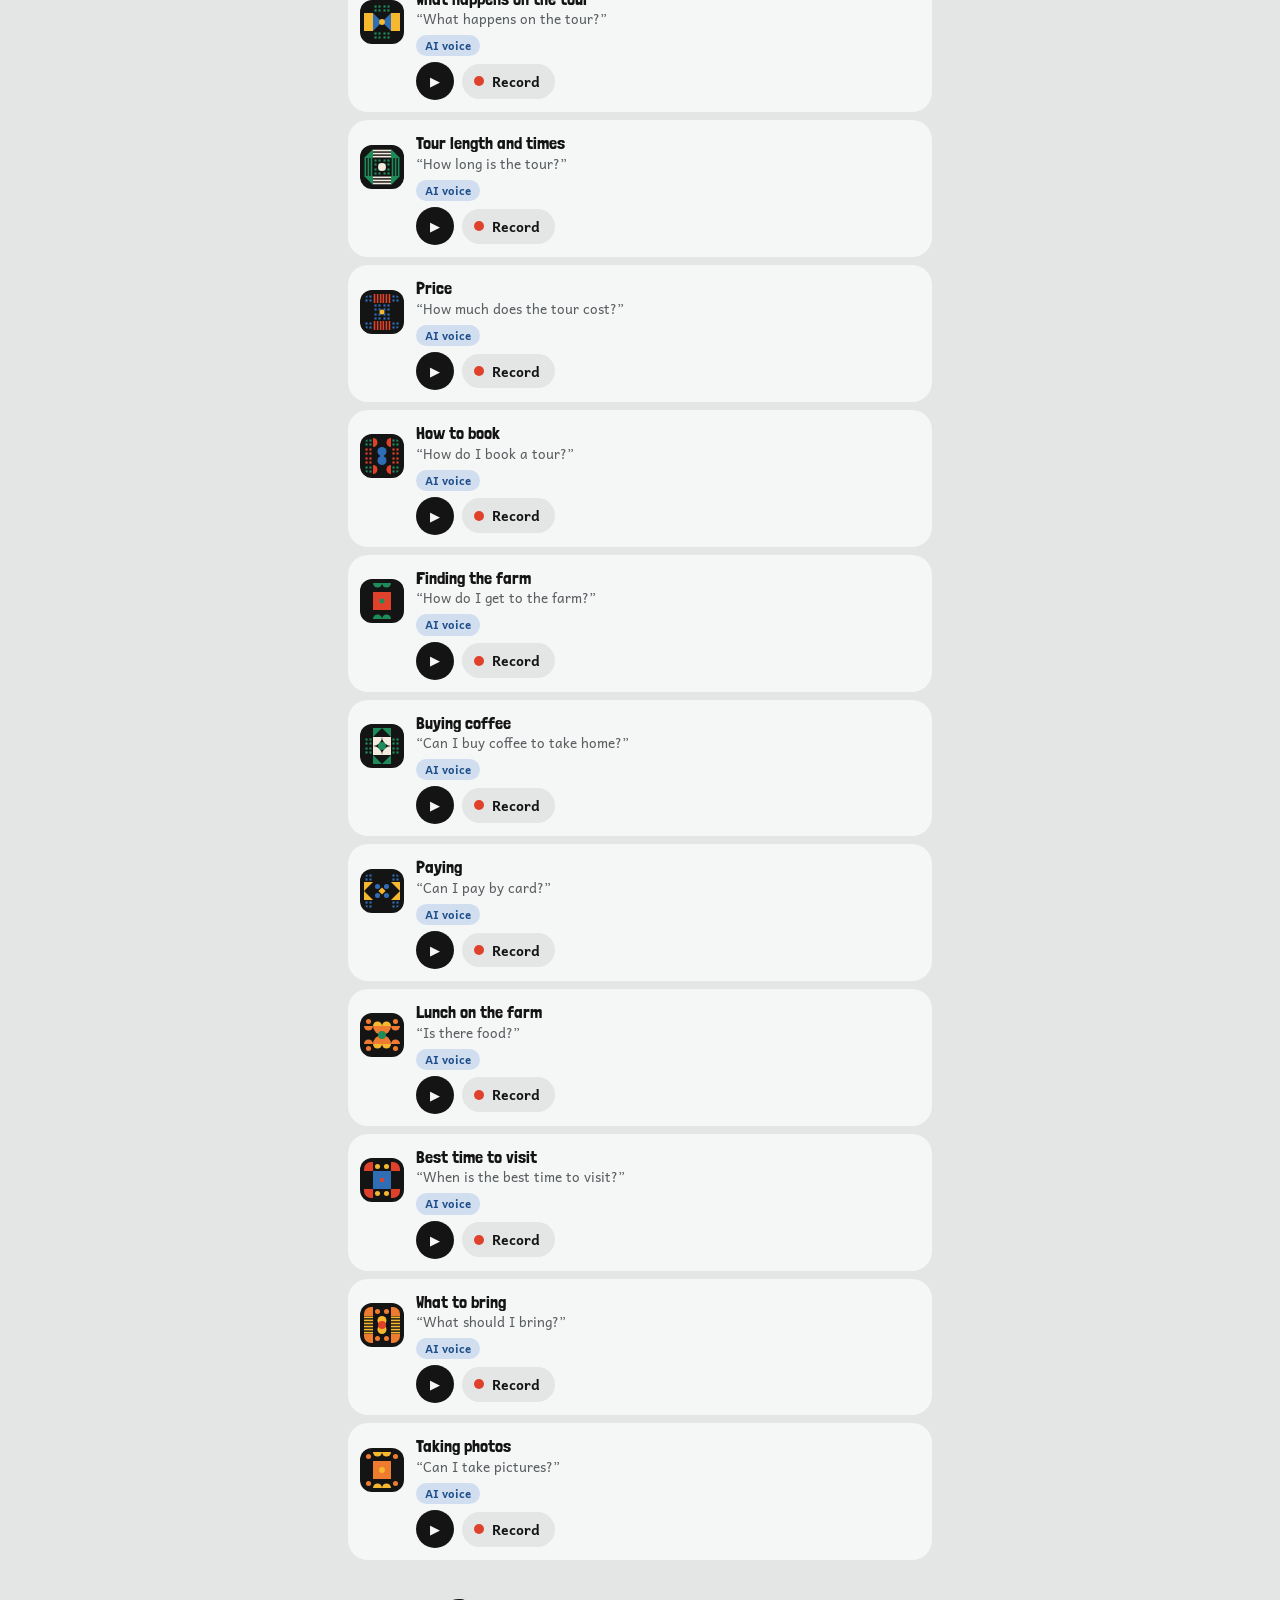
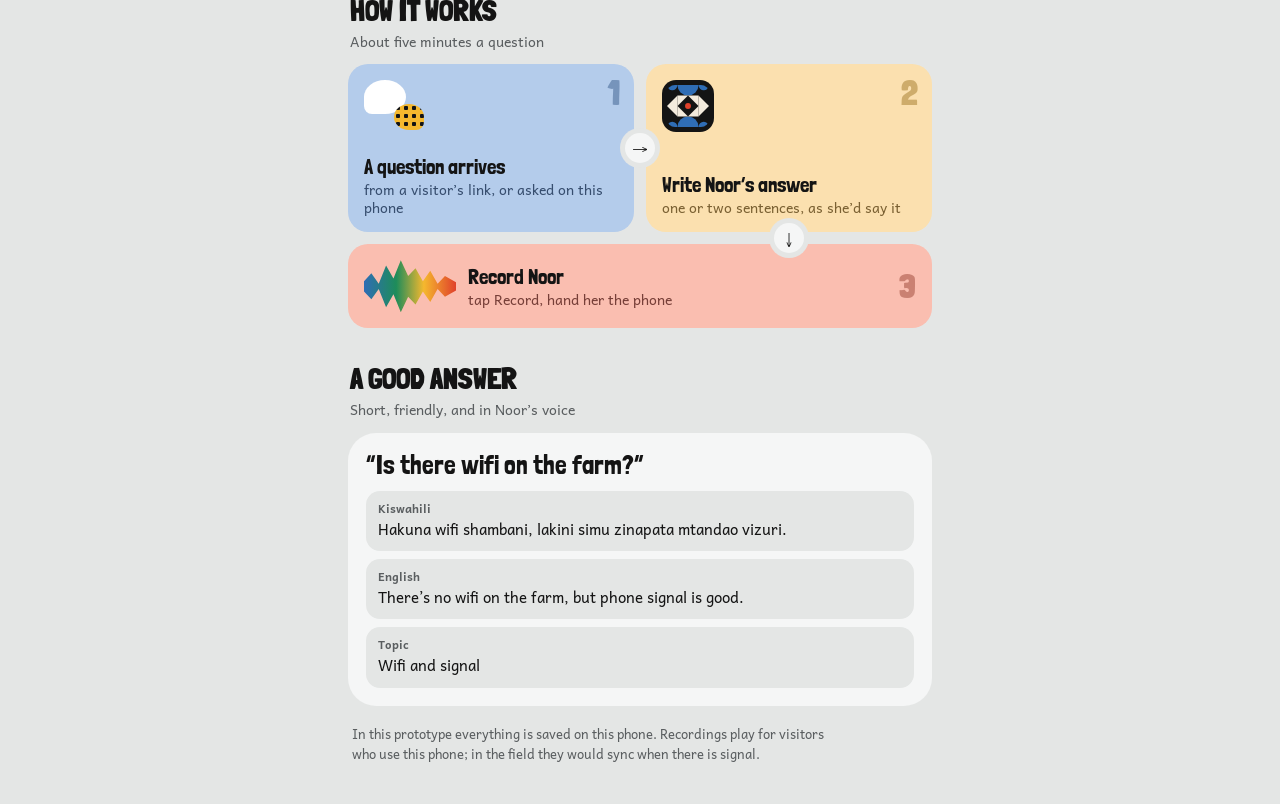
==== commit ba0ad29b: "Palette: wax-print colours (emerald, mustard, vermilion, cobalt) instead of violet Co-Authored-By: C" ====
--- a/daughter.html
+++ b/daughter.html
@@ -25,9 +25,9 @@
   </header>
   <main>
     <div class="stats" aria-label="Overview">
-      <div class="stat c-orchid"><b id="st-wait">0</b><span>waiting for an answer</span></div>
-      <div class="stat c-lime"><b id="st-added">0</b><span>answers added by the family</span></div>
-      <div class="stat c-violet"><b id="st-voice">0</b><span>recorded in Noor’s voice</span></div>
+      <div class="stat c-orange"><b id="st-wait">0</b><span>waiting for an answer</span></div>
+      <div class="stat c-sun"><b id="st-added">0</b><span>answers added by the family</span></div>
+      <div class="stat c-red"><b id="st-voice">0</b><span>recorded in Noor’s voice</span></div>
     </div>
 
     <h2 class="sec">Waiting for you <span id="q-count">Questions from visitors</span></h2>
@@ -38,17 +38,17 @@
 
     <h2 class="sec">How it works <span>About five minutes a question</span></h2>
     <ol class="flow">
-      <li class="step c-peri" data-next="right">
+      <li class="step c-blue" data-next="right">
         <span class="step-n">1</span>
         <span class="art art-bubbles" aria-hidden="true"><i></i><i></i></span>
         <h3>A question arrives<span>from a visitor’s link, or asked on this phone</span></h3>
       </li>
-      <li class="step c-lime" data-next="down">
+      <li class="step c-sun" data-next="down">
         <span class="step-n">2</span>
         <span class="art art-tile" data-tile="story" aria-hidden="true"></span>
         <h3>Write Noor’s answer<span>one or two sentences, as she’d say it</span></h3>
       </li>
-      <li class="step step-wide c-violet">
+      <li class="step step-wide c-red">
         <span class="step-n">3</span>
         <span class="art art-wave" aria-hidden="true"></span>
         <h3>Record Noor<span>tap Record, hand her the phone</span></h3>
--- a/css/style.css
+++ b/css/style.css
@@ -6,12 +6,13 @@
   --muted: #9A9D9E;      /* second line of two-tone headings */
   --text-2: #5A5E60;     /* secondary body text */
   /* riso pattern colours */
-  --red: #F2582C;
-  --sun: #F7E03C;
-  --sky: #4FA3EC;
-  --leaf: #3DBA6B;
-  --rose: #F07FE3;
-  --dusk: #8B5CF6;
+  --red: #E0412B;
+  --sun: #F5B82E;
+  --sky: #2F6DB5;
+  --leaf: #1E8C5A;
+  --rose: #EE7B30;
+  --dusk: #2F6DB5;
+  --brand: #1E8C5A;      /* NOOR, links, highlights: the far ridge in the hero */
   --display: 'Londrina Solid', Impact, sans-serif;
   --body: 'Andika', system-ui, -apple-system, 'Segoe UI', Roboto, sans-serif;
   --gutter: clamp(16px, 5vw, 28px);
@@ -78,7 +79,7 @@
   letter-spacing: -.01em;
   text-transform: uppercase;
 }
-h1 span { color: #6A4FD8; } /* the far ridge in the hero */
+h1 span { color: var(--brand); }
 .lede { margin: 18px 0 0; max-width: 44ch; font-size: 17px; color: var(--text-2); }
 
 /* ---------- ask ---------- */
@@ -104,7 +105,7 @@
   font: 900 20px/1 var(--display); letter-spacing: .02em; text-transform: uppercase;
   cursor: pointer; transition: background .15s;
 }
-.ask button:hover { background: var(--dusk); }
+.ask button:hover { background: var(--brand); }
 
 .sec {
   margin: 36px 2px 14px;
@@ -152,7 +153,7 @@
     linear-gradient(180deg, var(--bg) 0%, transparent 30%, transparent 70%, var(--bg) 100%),
     repeating-linear-gradient(90deg,
       var(--sky) 0 4px, transparent 4px 11px, var(--red) 11px 19px, var(--rose) 19px 23px,
-      transparent 23px 31px, var(--dusk) 31px 35px, var(--sun) 35px 42px, transparent 42px 52px);
+      transparent 23px 31px, var(--leaf) 31px 35px, var(--sun) 35px 42px, transparent 42px 52px);
   background-size: 100% 100%, 260px 100%;
   filter: blur(1.2px) saturate(1.05);
   animation: streak 1.1s steps(9) infinite;
@@ -274,11 +275,11 @@
   background: color-mix(in oklab, var(--accent) 45%, #fff);
 }
 .step-wide { grid-column: span 2; min-height: 0; flex-direction: row; align-items: center; }
-.c-peri   { --accent: #8C9CF2; }
-.c-lime   { --accent: #CFEA4A; }
-.c-violet { --accent: #B07CF7; }
-.c-orchid { --accent: #F29BEA; }
-.c-mint   { --accent: #7FD3A2; }
+.c-blue   { --accent: #5B8FD0; }
+.c-sun    { --accent: #F5B82E; }
+.c-red    { --accent: #E86A4F; }
+.c-orange { --accent: #F0913F; }
+.c-green  { --accent: #3FA36B; }
 .step h3 { margin: auto 0 0; font: 400 21px/1.1 var(--display); }
 .step-wide h3 { margin: 0; }
 .step h3 span { display: block; font: 400 14px/1.3 var(--body); color: color-mix(in oklab, var(--accent) 50%, #15151c); margin-top: 2px; }
@@ -318,7 +319,7 @@
 .art-tile svg { display: block; width: 100%; height: 100%; border-radius: 8px; }
 .art-wave {
   width: 92px; height: 52px;
-  background: linear-gradient(90deg, var(--sky), var(--dusk) 40%, var(--rose) 75%, var(--red));
+  background: linear-gradient(90deg, var(--sky), var(--leaf) 35%, var(--sun) 65%, var(--red));
   clip-path: polygon(0 40%, 8% 25%, 16% 45%, 24% 10%, 32% 35%, 40% 0, 48% 30%, 56% 15%, 64% 40%, 72% 20%, 80% 45%, 88% 30%, 100% 42%,
                      100% 58%, 88% 70%, 80% 55%, 72% 80%, 64% 60%, 56% 85%, 48% 70%, 40% 100%, 32% 65%, 24% 90%, 16% 55%, 8% 75%, 0 60%);
 }
@@ -412,14 +413,14 @@
 .lib-tile svg { display: block; width: 100%; height: 100%; border-radius: 7px; }
 .lib-text p { margin: 0; }
 .lib-topic { font: 400 18px/1.2 var(--display); }
-.lib-topic em { font: 700 12px/1 var(--body); font-style: normal; color: var(--dusk); margin-left: 4px; }
+.lib-topic em { font: 700 12px/1 var(--body); font-style: normal; color: var(--brand); margin-left: 4px; }
 .lib-q { font-size: 13.5px; color: var(--text-2); }
 .badge {
   display: inline-block; margin-top: 5px; padding: 2px 9px; border-radius: 999px;
   font: 700 11.5px/1.5 var(--body);
 }
 .badge-own  { background: color-mix(in oklab, var(--leaf) 30%, #fff); color: #1F6B3D; }
-.badge-ai   { background: color-mix(in oklab, var(--dusk) 22%, #fff); color: #4B32A8; }
+.badge-ai   { background: color-mix(in oklab, var(--sky) 22%, #fff); color: #1F4F8A; }
 .badge-none { background: var(--bg); color: var(--text-2); }
 .lib-actions { grid-column: 1 / -1; display: flex; flex-wrap: wrap; align-items: center; gap: 8px; padding-left: 56px; }
 .lib-actions .rec-btn { background: var(--bg); }
